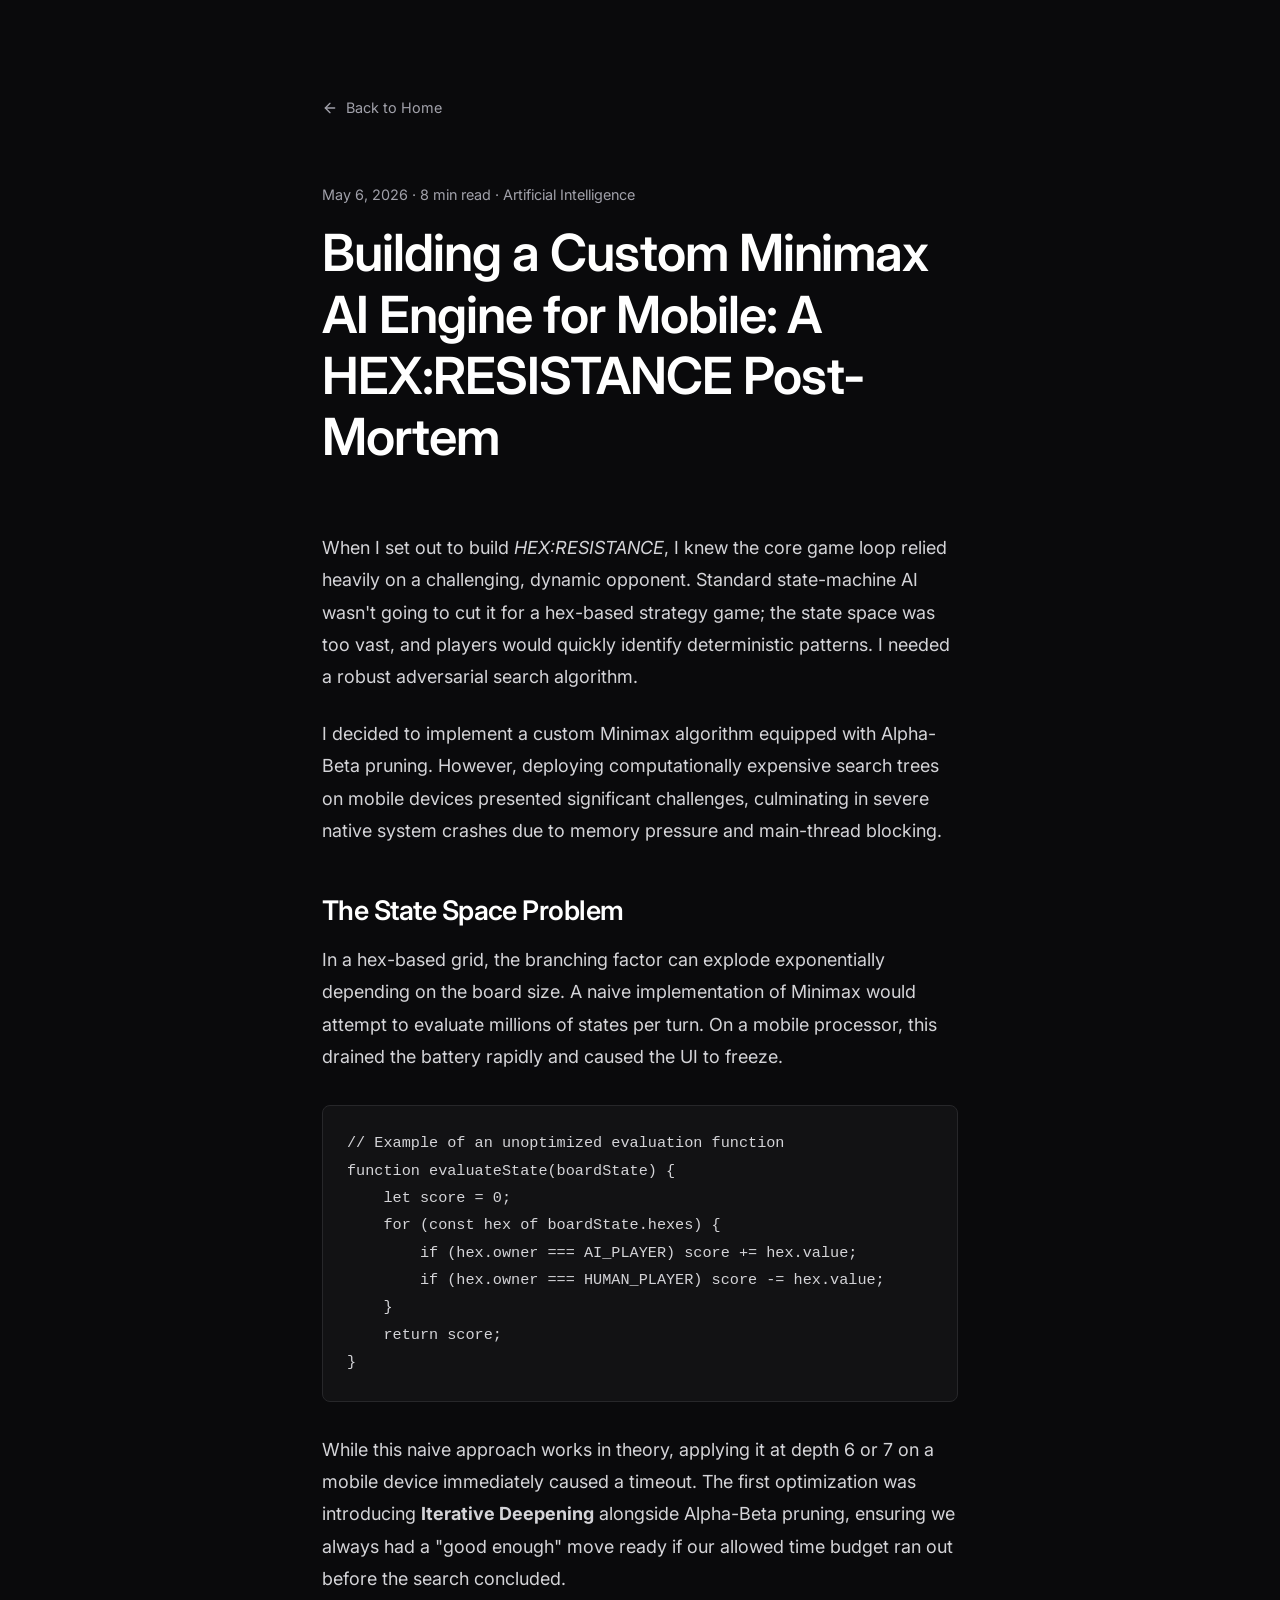
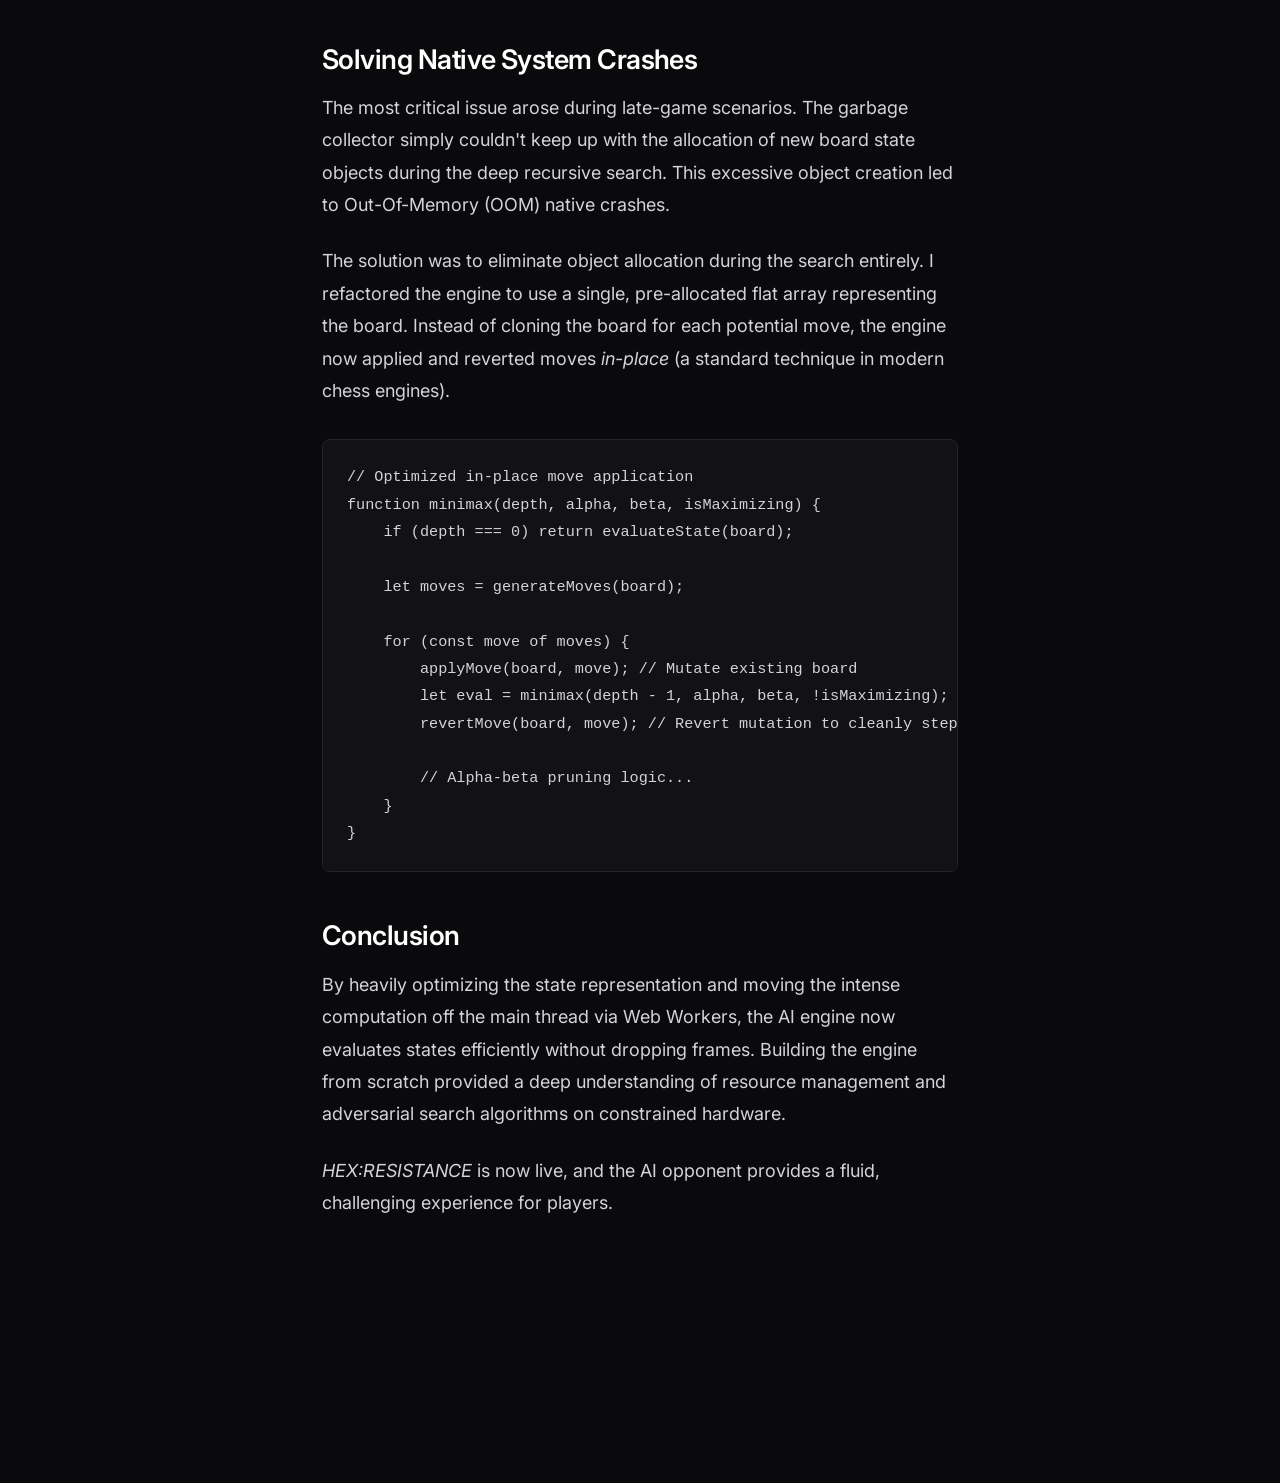
==== blog/hexy-devlog.html @ f69adc96 "Configure giscus category ID" ====
<!DOCTYPE html>
<html lang="en">
<head>
    <meta charset="UTF-8">
    <meta name="viewport" content="width=device-width, initial-scale=1.0">
    <meta name="description" content="Building the Minimax AI Engine for HEX:RESISTANCE">
    <title>Post-Mortem: HEX:RESISTANCE AI Engine | Nikola Petkov</title>
    <link rel="stylesheet" href="../style.css">
</head>
<body>
    <div class="blog-container">
        <a href="../index.html" class="back-link">
            <svg viewBox="0 0 24 24" fill="none" stroke="currentColor" stroke-width="2" stroke-linecap="round" stroke-linejoin="round">
                <line x1="19" y1="12" x2="5" y2="12"></line>
                <polyline points="12 19 5 12 12 5"></polyline>
            </svg>
            Back to Home
        </a>

        <header class="blog-header">
            <span class="blog-meta">May 6, 2026 &middot; 8 min read &middot; Artificial Intelligence</span>
            <h1 class="blog-title">Building a Custom Minimax AI Engine for Mobile: A HEX:RESISTANCE Post-Mortem</h1>
        </header>

        <article class="blog-content">
            <p>When I set out to build <em>HEX:RESISTANCE</em>, I knew the core game loop relied heavily on a challenging, dynamic opponent. Standard state-machine AI wasn't going to cut it for a hex-based strategy game; the state space was too vast, and players would quickly identify deterministic patterns. I needed a robust adversarial search algorithm.</p>
            
            <p>I decided to implement a custom Minimax algorithm equipped with Alpha-Beta pruning. However, deploying computationally expensive search trees on mobile devices presented significant challenges, culminating in severe native system crashes due to memory pressure and main-thread blocking.</p>

            <h2>The State Space Problem</h2>
            <p>In a hex-based grid, the branching factor can explode exponentially depending on the board size. A naive implementation of Minimax would attempt to evaluate millions of states per turn. On a mobile processor, this drained the battery rapidly and caused the UI to freeze.</p>

            <pre><code>// Example of an unoptimized evaluation function
function evaluateState(boardState) {
    let score = 0;
    for (const hex of boardState.hexes) {
        if (hex.owner === AI_PLAYER) score += hex.value;
        if (hex.owner === HUMAN_PLAYER) score -= hex.value;
    }
    return score;
}</code></pre>

            <p>While this naive approach works in theory, applying it at depth 6 or 7 on a mobile device immediately caused a timeout. The first optimization was introducing <strong>Iterative Deepening</strong> alongside Alpha-Beta pruning, ensuring we always had a "good enough" move ready if our allowed time budget ran out before the search concluded.</p>

            <h2>Solving Native System Crashes</h2>
            <p>The most critical issue arose during late-game scenarios. The garbage collector simply couldn't keep up with the allocation of new board state objects during the deep recursive search. This excessive object creation led to Out-Of-Memory (OOM) native crashes.</p>

            <p>The solution was to eliminate object allocation during the search entirely. I refactored the engine to use a single, pre-allocated flat array representing the board. Instead of cloning the board for each potential move, the engine now applied and reverted moves <em>in-place</em> (a standard technique in modern chess engines).</p>

            <pre><code>// Optimized in-place move application
function minimax(depth, alpha, beta, isMaximizing) {
    if (depth === 0) return evaluateState(board);
    
    let moves = generateMoves(board);
    
    for (const move of moves) {
        applyMove(board, move); // Mutate existing board
        let eval = minimax(depth - 1, alpha, beta, !isMaximizing);
        revertMove(board, move); // Revert mutation to cleanly step back
        
        // Alpha-beta pruning logic...
    }
}</code></pre>

            <h2>Conclusion</h2>
            <p>By heavily optimizing the state representation and moving the intense computation off the main thread via Web Workers, the AI engine now evaluates states efficiently without dropping frames. Building the engine from scratch provided a deep understanding of resource management and adversarial search algorithms on constrained hardware.</p>

            <p><em>HEX:RESISTANCE</em> is now live, and the AI opponent provides a fluid, challenging experience for players.</p>
        </article>

        <section class="comments-section" style="margin-top: 4rem; border-top: none; padding-top: 0;">
            <script src="https://giscus.app/client.js"
                    data-repo="N-Petkov/n-petkov.github.io"
                    data-repo-id="R_kgDOR-kjnA"
                    data-category="Announcements"
                    data-category-id="DIC_kwDOR-kjnM4C8ekD"
                    data-mapping="pathname"
                    data-strict="0"
                    data-reactions-enabled="1"
                    data-emit-metadata="0"
                    data-input-position="bottom"
                    data-theme="transparent_dark"
                    data-lang="en"
                    crossorigin="anonymous"
                    async>
            </script>
        </section>
    </div>
</body>
</html>
---- style.css ----
@import url('https://fonts.googleapis.com/css2?family=Inter:wght@300;400;500;600;700&display=swap');

:root {
  --bg-color: #0a0a0c;
  --bg-secondary: #121214;
  --bg-tertiary: #1a1a1e;
  --text-primary: #ededef;
  --text-secondary: #a1a1aa;
  --accent-color: #3b82f6;
  --accent-hover: #60a5fa;
  --border-color: #27272a;
  --font-family: 'Inter', sans-serif;
  --transition: all 0.3s ease;
}

* {
  margin: 0;
  padding: 0;
  box-sizing: border-box;
}

body {
  font-family: var(--font-family);
  background-color: var(--bg-color);
  color: var(--text-primary);
  line-height: 1.6;
  -webkit-font-smoothing: antialiased;
  -moz-osx-font-smoothing: grayscale;
}

a {
  color: var(--text-primary);
  text-decoration: none;
  transition: var(--transition);
}

h1, h2, h3, h4, h5, h6 {
  font-weight: 600;
  line-height: 1.2;
  letter-spacing: -0.02em;
}

/* Layout */
.container {
  max-width: 1000px;
  margin: 0 auto;
  padding: 0 2rem;
}

/* Navigation */
nav {
  display: flex;
  justify-content: space-between;
  align-items: center;
  padding: 2rem 0;
  position: sticky;
  top: 0;
  background-color: rgba(10, 10, 12, 0.9);
  backdrop-filter: blur(10px);
  z-index: 100;
}

.logo {
  font-size: 1.25rem;
  font-weight: 700;
  letter-spacing: -0.05em;
}

.nav-links {
  display: flex;
  gap: 1.5rem;
}

.nav-links a {
  color: var(--text-secondary);
  font-size: 0.9rem;
  font-weight: 500;
}

.nav-links a:hover {
  color: var(--text-primary);
}

/* Hero Section */
.hero {
  padding: 8rem 0 6rem 0;
  display: flex;
  flex-direction: column;
  align-items: flex-start;
  max-width: 850px;
}

.hero-subtitle {
  color: var(--accent-color);
  font-weight: 600;
  font-size: 1rem;
  margin-bottom: 1rem;
  text-transform: uppercase;
  letter-spacing: 0.1em;
}

.hero h1 {
  font-size: clamp(3rem, 5vw, 5rem);
  margin-bottom: 1.5rem;
  color: #ffffff;
}

.hero p {
  font-size: 1.25rem;
  color: var(--text-secondary);
  max-width: 700px;
  margin-bottom: 2.5rem;
  font-weight: 300;
}

/* Contact Grid */
.contact-grid {
  display: flex;
  gap: 1rem;
  flex-wrap: wrap;
}

.contact-card {
  display: flex;
  align-items: center;
  background-color: var(--bg-secondary);
  border: 1px solid var(--border-color);
  padding: 0.75rem 1.25rem;
  border-radius: 8px;
  font-size: 0.95rem;
  font-weight: 500;
  transition: var(--transition);
}

.contact-card:hover {
  border-color: var(--text-secondary);
  background-color: var(--bg-tertiary);
  transform: translateY(-2px);
}

.contact-card svg {
  margin-right: 0.75rem;
  width: 18px;
  height: 18px;
  color: var(--text-secondary);
  transition: var(--transition);
}

.contact-card:hover svg {
  color: var(--text-primary);
}

/* Sections */
section {
  padding: 5rem 0;
  border-top: 1px solid var(--border-color);
}

.section-header {
  margin-bottom: 3rem;
}

.section-header h2 {
  font-size: 2rem;
  color: #ffffff;
}

/* Timeline */
.timeline {
  border-left: 2px solid var(--border-color);
  padding-left: 2rem;
  margin-left: 0.5rem;
}

.timeline-item {
  position: relative;
  margin-bottom: 4rem;
}

.timeline-item:last-child {
  margin-bottom: 0;
}

.timeline-item::before {
  content: '';
  position: absolute;
  left: -2.35rem;
  top: 0.35rem;
  width: 12px;
  height: 12px;
  border-radius: 50%;
  background-color: var(--accent-color);
  border: 3px solid var(--bg-color);
  transition: var(--transition);
}

.timeline-item:hover::before {
  background-color: var(--text-primary);
  transform: scale(1.2);
}

.timeline-date {
  color: var(--accent-color);
  font-size: 0.9rem;
  font-weight: 600;
  margin-bottom: 0.5rem;
  text-transform: uppercase;
  letter-spacing: 0.05em;
  display: block;
}

.timeline-title {
  font-size: 1.5rem;
  color: #fff;
  margin-bottom: 0.25rem;
}

.timeline-company {
  font-size: 1.1rem;
  color: #d4d4d8;
  margin-bottom: 1rem;
  font-weight: 500;
}

.timeline-content {
  color: var(--text-secondary);
  font-size: 1rem;
  line-height: 1.7;
}

.timeline-content ul {
  list-style-type: none;
  margin-top: 1rem;
}

.timeline-content li {
  margin-bottom: 0.75rem;
  position: relative;
  padding-left: 1.5rem;
}

.timeline-content li::before {
  content: '→';
  position: absolute;
  left: 0;
  color: var(--text-secondary);
  font-weight: bold;
}

/* Expertise Grid */
.expertise-grid {
  display: grid;
  grid-template-columns: repeat(auto-fit, minmax(280px, 1fr));
  gap: 2rem;
}

.expertise-card {
  background-color: var(--bg-secondary);
  border: 1px solid var(--border-color);
  padding: 2.5rem;
  border-radius: 12px;
  transition: var(--transition);
}

.expertise-card:hover {
  transform: translateY(-5px);
  border-color: var(--text-secondary);
  background-color: var(--bg-tertiary);
}

.expertise-card h3 {
  font-size: 1.25rem;
  margin-bottom: 1rem;
  color: #fff;
}

.expertise-card p {
  color: var(--text-secondary);
  font-size: 0.95rem;
  margin-bottom: 1.5rem;
}

.tag-container {
  display: flex;
  gap: 0.5rem;
  flex-wrap: wrap;
}

.tag {
  background: var(--bg-tertiary);
  color: var(--text-secondary);
  padding: 0.35rem 0.85rem;
  border-radius: 9999px;
  font-size: 0.8rem;
  font-weight: 500;
  border: 1px solid var(--border-color);
}

/* Projects */
.project-card {
  display: grid;
  grid-template-columns: 1fr 1fr;
  gap: 3rem;
  align-items: center;
  background: var(--bg-secondary);
  border: 1px solid var(--border-color);
  border-radius: 12px;
  overflow: hidden;
  transition: var(--transition);
}

.project-card:hover {
  border-color: var(--text-secondary);
}

.project-image {
  width: 100%;
  height: 100%;
  object-fit: cover;
  min-height: 300px;
}

.project-content {
  padding: 3rem 3rem 3rem 0;
}

@media (max-width: 768px) {
  .project-card {
    grid-template-columns: 1fr;
  }
  .project-content {
    padding: 2rem;
  }
  .project-image {
    min-height: 250px;
  }
}

.project-content h3 {
  font-size: 1.75rem;
  margin-bottom: 1rem;
  color: #fff;
}

.project-content p {
  color: var(--text-secondary);
  margin-bottom: 1.5rem;
}

.btn {
  display: inline-block;
  padding: 0.75rem 1.5rem;
  background-color: #ffffff;
  color: #000000;
  border-radius: 6px;
  font-weight: 500;
  font-size: 0.9rem;
  transition: var(--transition);
}

.btn:hover {
  background-color: #e4e4e7;
  transform: translateY(-2px);
}

/* Publications */
.pub-list {
  display: flex;
  flex-direction: column;
  gap: 1.5rem;
}

.pub-item {
  background: var(--bg-secondary);
  border: 1px solid var(--border-color);
  padding: 2rem;
  border-radius: 12px;
  transition: var(--transition);
}

.pub-item:hover {
  border-color: var(--text-secondary);
  background-color: var(--bg-tertiary);
}

.pub-year {
  display: inline-block;
  background: var(--accent-color);
  color: #fff;
  padding: 0.25rem 0.75rem;
  border-radius: 4px;
  font-size: 0.8rem;
  font-weight: 600;
  margin-bottom: 1rem;
}

.pub-title {
  font-size: 1.15rem;
  color: #fff;
  margin-bottom: 0.75rem;
  line-height: 1.5;
}

.pub-venue {
  color: var(--text-secondary);
  font-size: 0.95rem;
  margin-bottom: 1.5rem;
}

.pub-link {
  display: inline-flex;
  align-items: center;
  color: var(--text-primary);
  font-size: 0.9rem;
  font-weight: 500;
  border-bottom: 1px solid transparent;
  padding-bottom: 2px;
}

.pub-link svg {
  margin-left: 0.35rem;
  width: 14px;
  height: 14px;
  transition: transform 0.2s ease;
}

.pub-link:hover {
  border-bottom-color: var(--text-primary);
}

.pub-link:hover svg {
  transform: translate(2px, -2px);
}

/* Footer */
footer {
  padding: 3rem 0;
  border-top: 1px solid var(--border-color);
  text-align: center;
}

.footer-content {
  display: flex;
  justify-content: space-between;
  align-items: center;
  color: var(--text-secondary);
  font-size: 0.85rem;
}

.footer-content a {
  color: var(--text-secondary);
}

.footer-content a:hover {
  color: var(--text-primary);
}

@media (max-width: 640px) {
  .footer-content {
    flex-direction: column;
    gap: 1rem;
  }
  .nav-links {
    display: none; /* simple mobile nav approach for minimalism */
  }
}

/* Blog Layout */
.blog-container {
  max-width: 700px;
  margin: 0 auto;
  padding: 6rem 2rem;
}

.blog-header {
  margin-bottom: 4rem;
}

.blog-meta {
  color: var(--text-secondary);
  font-size: 0.9rem;
  margin-bottom: 1rem;
  display: block;
}

.blog-title {
  font-size: clamp(2.5rem, 4vw, 3.5rem);
  margin-bottom: 1.5rem;
  color: #ffffff;
}

.blog-content {
  font-size: 1.125rem;
  line-height: 1.8;
  color: #d4d4d8;
}

.blog-content p {
  margin-bottom: 1.5rem;
}

.blog-content h2 {
  margin-top: 3rem;
  margin-bottom: 1rem;
  color: #ffffff;
}

.blog-content pre {
  background: var(--bg-secondary);
  padding: 1.5rem;
  border-radius: 8px;
  overflow-x: auto;
  margin: 2rem 0;
  border: 1px solid var(--border-color);
  font-size: 0.95rem;
}

.blog-content code {
  font-family: 'Courier New', Courier, monospace;
}

.back-link {
  display: inline-flex;
  align-items: center;
  color: var(--text-secondary);
  margin-bottom: 4rem;
  font-size: 0.9rem;
}

.back-link:hover {
  color: var(--text-primary);
}

.back-link svg {
  margin-right: 0.5rem;
  width: 16px;
  height: 16px;
}

/* Comments Section */
.comments-section {
  margin-top: 4rem;
  padding-top: 3rem;
  border-top: 1px solid var(--border-color);
}

.comments-section h3 {
  font-size: 1.5rem;
  color: #fff;
  margin-bottom: 2rem;
}

.comment-form {
  display: flex;
  flex-direction: column;
  gap: 1rem;
  margin-bottom: 3rem;
}

.comment-form input,
.comment-form textarea {
  background-color: var(--bg-secondary);
  border: 1px solid var(--border-color);
  padding: 1rem;
  border-radius: 8px;
  color: var(--text-primary);
  font-family: var(--font-family);
  font-size: 0.95rem;
  transition: var(--transition);
}

.comment-form input:focus,
.comment-form textarea:focus {
  outline: none;
  border-color: var(--accent-color);
}

.comment-form button {
  align-self: flex-start;
  cursor: pointer;
}

.comment {
  background-color: var(--bg-secondary);
  border: 1px solid var(--border-color);
  padding: 1.5rem;
  border-radius: 8px;
  margin-bottom: 1.5rem;
}

.comment-header {
  display: flex;
  justify-content: space-between;
  margin-bottom: 0.5rem;
}

.comment-author {
  font-weight: 600;
  color: #fff;
}

.comment-date {
  font-size: 0.85rem;
  color: var(--text-secondary);
}

.comment-body {
  color: #d4d4d8;
  font-size: 0.95rem;
  line-height: 1.6;
}
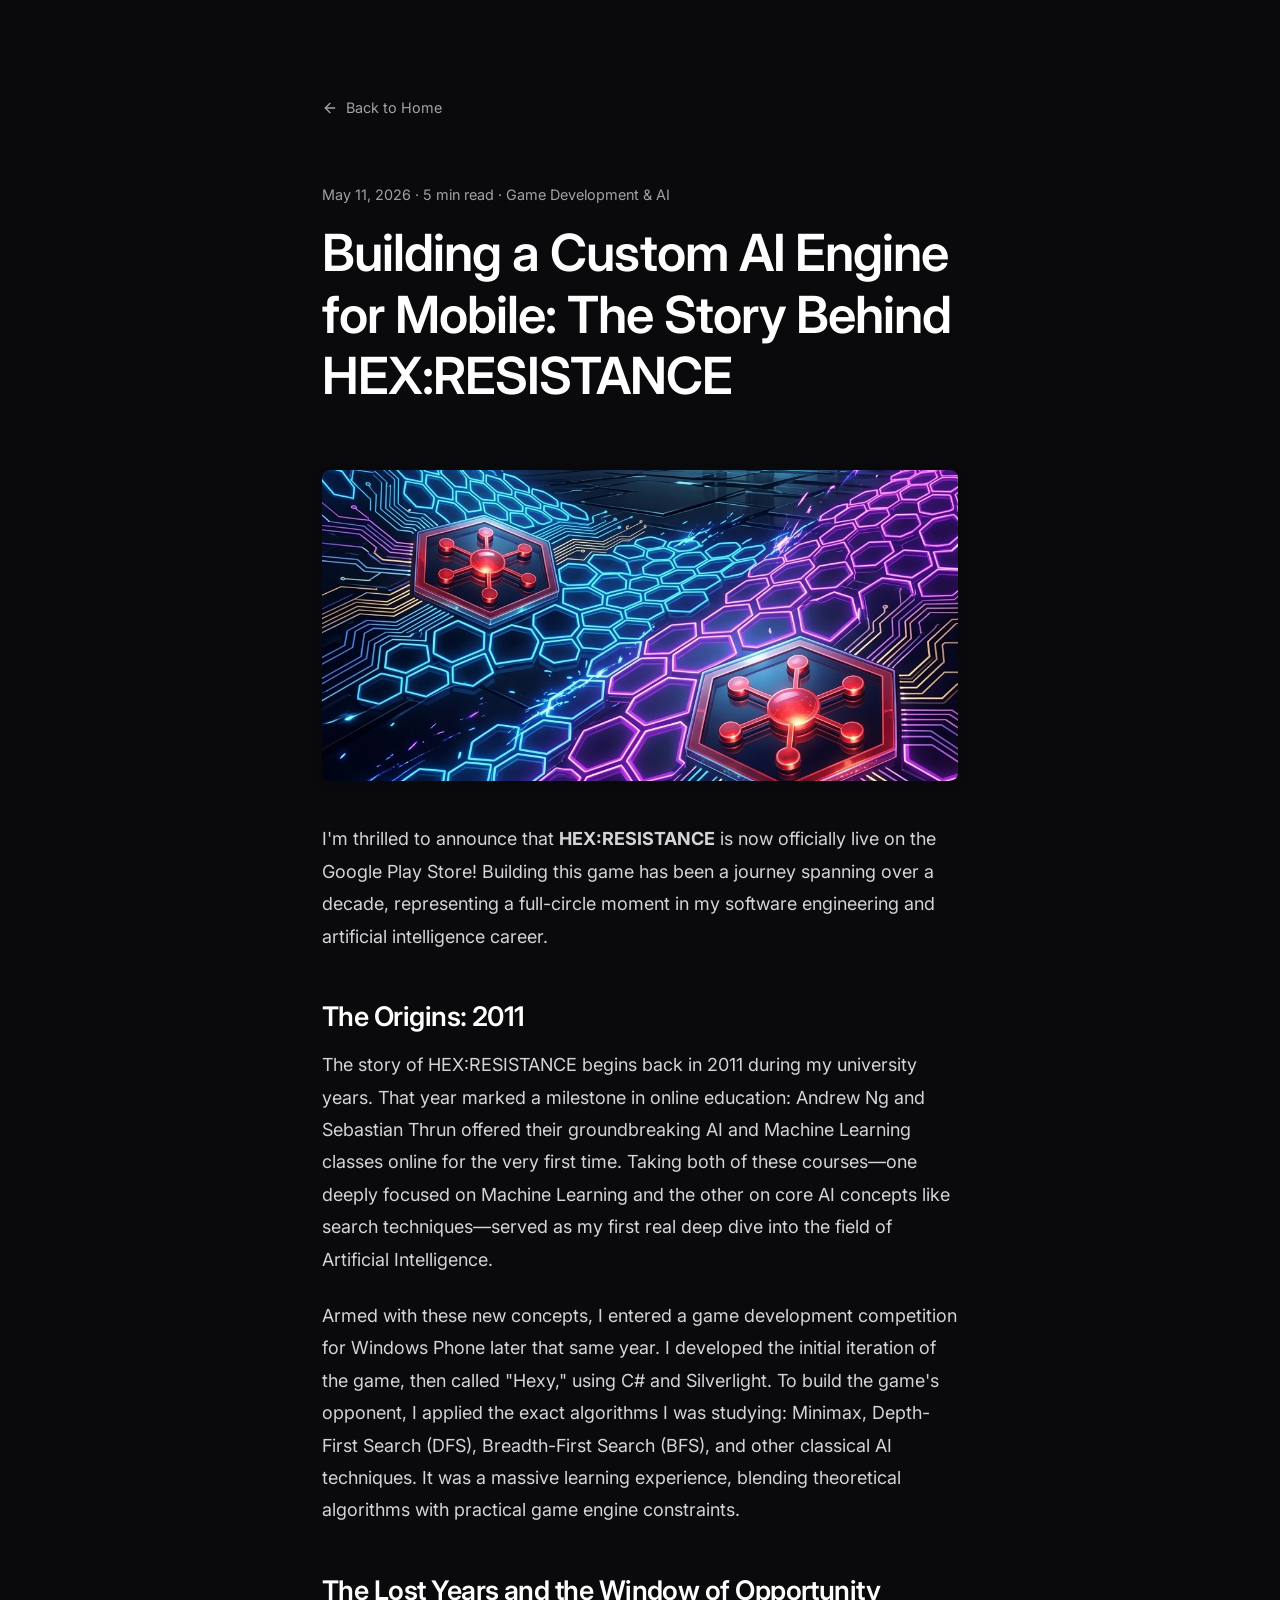
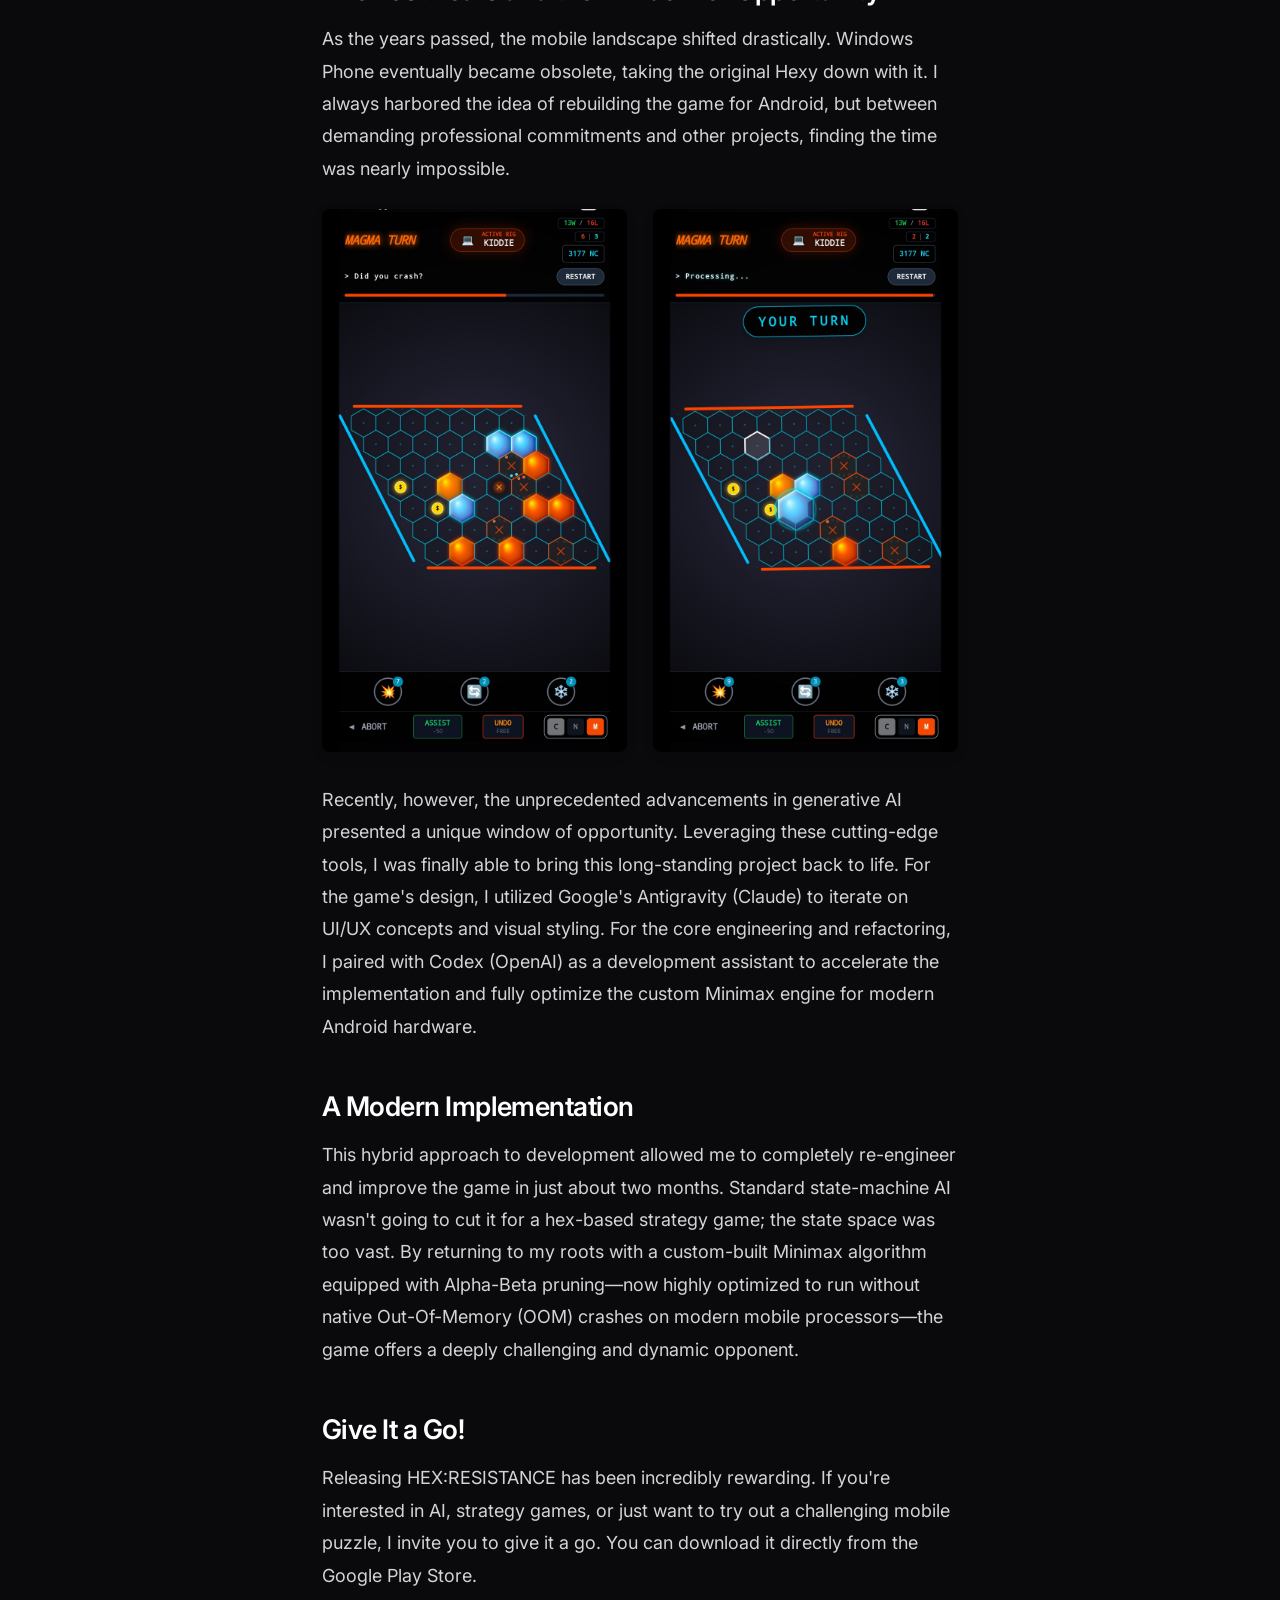
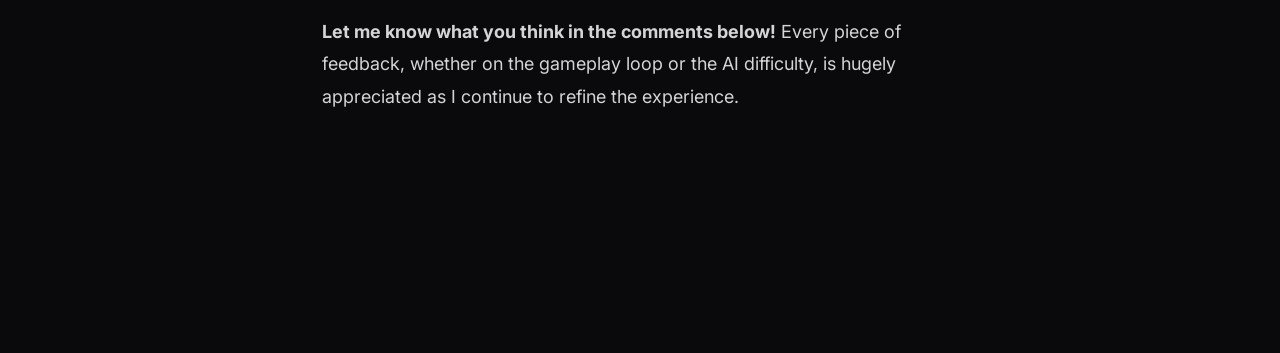
==== commit 62f3500e: "Update page." ====
--- a/blog/hexy-devlog.html
+++ b/blog/hexy-devlog.html
@@ -18,54 +18,37 @@
         </a>
 
         <header class="blog-header">
-            <span class="blog-meta">May 6, 2026 &middot; 8 min read &middot; Artificial Intelligence</span>
-            <h1 class="blog-title">Building a Custom Minimax AI Engine for Mobile: A HEX:RESISTANCE Post-Mortem</h1>
+            <span class="blog-meta">May 11, 2026 &middot; 5 min read &middot; Game Development &amp; AI</span>
+            <h1 class="blog-title">Building a Custom AI Engine for Mobile: The Story Behind HEX:RESISTANCE</h1>
         </header>
 
         <article class="blog-content">
-            <p>When I set out to build <em>HEX:RESISTANCE</em>, I knew the core game loop relied heavily on a challenging, dynamic opponent. Standard state-machine AI wasn't going to cut it for a hex-based strategy game; the state space was too vast, and players would quickly identify deterministic patterns. I needed a robust adversarial search algorithm.</p>
+            <img src="../assets/Hex images/feature-graphic.png" alt="HEX:RESISTANCE Feature Graphic" style="width: 100%; border-radius: 8px; margin-bottom: 2rem; box-shadow: 0 4px 12px rgba(0,0,0,0.1);">
             
-            <p>I decided to implement a custom Minimax algorithm equipped with Alpha-Beta pruning. However, deploying computationally expensive search trees on mobile devices presented significant challenges, culminating in severe native system crashes due to memory pressure and main-thread blocking.</p>
+            <p>I'm thrilled to announce that <strong>HEX:RESISTANCE</strong> is now officially live on the Google Play Store! Building this game has been a journey spanning over a decade, representing a full-circle moment in my software engineering and artificial intelligence career.</p>
 
-            <h2>The State Space Problem</h2>
-            <p>In a hex-based grid, the branching factor can explode exponentially depending on the board size. A naive implementation of Minimax would attempt to evaluate millions of states per turn. On a mobile processor, this drained the battery rapidly and caused the UI to freeze.</p>
+            <h2>The Origins: 2011</h2>
+            <p>The story of HEX:RESISTANCE begins back in 2011 during my university years. That year marked a milestone in online education: Andrew Ng and Sebastian Thrun offered their groundbreaking AI and Machine Learning classes online for the very first time. Taking both of these courses—one deeply focused on Machine Learning and the other on core AI concepts like search techniques—served as my first real deep dive into the field of Artificial Intelligence.</p>
 
-            <pre><code>// Example of an unoptimized evaluation function
-function evaluateState(boardState) {
-    let score = 0;
-    for (const hex of boardState.hexes) {
-        if (hex.owner === AI_PLAYER) score += hex.value;
-        if (hex.owner === HUMAN_PLAYER) score -= hex.value;
-    }
-    return score;
-}</code></pre>
+            <p>Armed with these new concepts, I entered a game development competition for Windows Phone later that same year. I developed the initial iteration of the game, then called "Hexy," using C# and Silverlight. To build the game's opponent, I applied the exact algorithms I was studying: Minimax, Depth-First Search (DFS), Breadth-First Search (BFS), and other classical AI techniques. It was a massive learning experience, blending theoretical algorithms with practical game engine constraints.</p>
 
-            <p>While this naive approach works in theory, applying it at depth 6 or 7 on a mobile device immediately caused a timeout. The first optimization was introducing <strong>Iterative Deepening</strong> alongside Alpha-Beta pruning, ensuring we always had a "good enough" move ready if our allowed time budget ran out before the search concluded.</p>
+            <h2>The Lost Years and the Window of Opportunity</h2>
+            <p>As the years passed, the mobile landscape shifted drastically. Windows Phone eventually became obsolete, taking the original Hexy down with it. I always harbored the idea of rebuilding the game for Android, but between demanding professional commitments and other projects, finding the time was nearly impossible.</p>
 
-            <h2>Solving Native System Crashes</h2>
-            <p>The most critical issue arose during late-game scenarios. The garbage collector simply couldn't keep up with the allocation of new board state objects during the deep recursive search. This excessive object creation led to Out-Of-Memory (OOM) native crashes.</p>
+            <div style="display: flex; gap: 4%; margin-bottom: 2rem;">
+                <img src="../assets/Hex images/_gameplay/playstore_ready/3.jpg" alt="HEX:RESISTANCE Gameplay Screenshot" style="width: 48%; border-radius: 8px; box-shadow: 0 4px 12px rgba(0,0,0,0.1);">
+                <img src="../assets/Hex images/_gameplay/playstore_ready/4.jpg" alt="HEX:RESISTANCE Gameplay Screenshot" style="width: 48%; border-radius: 8px; box-shadow: 0 4px 12px rgba(0,0,0,0.1);">
+            </div>
 
-            <p>The solution was to eliminate object allocation during the search entirely. I refactored the engine to use a single, pre-allocated flat array representing the board. Instead of cloning the board for each potential move, the engine now applied and reverted moves <em>in-place</em> (a standard technique in modern chess engines).</p>
+            <p>Recently, however, the unprecedented advancements in generative AI presented a unique window of opportunity. Leveraging these cutting-edge tools, I was finally able to bring this long-standing project back to life. For the game's design, I utilized Google's Antigravity (Claude) to iterate on UI/UX concepts and visual styling. For the core engineering and refactoring, I paired with Codex (OpenAI) as a development assistant to accelerate the implementation and fully optimize the custom Minimax engine for modern Android hardware.</p>
 
-            <pre><code>// Optimized in-place move application
-function minimax(depth, alpha, beta, isMaximizing) {
-    if (depth === 0) return evaluateState(board);
-    
-    let moves = generateMoves(board);
-    
-    for (const move of moves) {
-        applyMove(board, move); // Mutate existing board
-        let eval = minimax(depth - 1, alpha, beta, !isMaximizing);
-        revertMove(board, move); // Revert mutation to cleanly step back
-        
-        // Alpha-beta pruning logic...
-    }
-}</code></pre>
+            <h2>A Modern Implementation</h2>
+            <p>This hybrid approach to development allowed me to completely re-engineer and improve the game in just about two months. Standard state-machine AI wasn't going to cut it for a hex-based strategy game; the state space was too vast. By returning to my roots with a custom-built Minimax algorithm equipped with Alpha-Beta pruning—now highly optimized to run without native Out-Of-Memory (OOM) crashes on modern mobile processors—the game offers a deeply challenging and dynamic opponent.</p>
 
-            <h2>Conclusion</h2>
-            <p>By heavily optimizing the state representation and moving the intense computation off the main thread via Web Workers, the AI engine now evaluates states efficiently without dropping frames. Building the engine from scratch provided a deep understanding of resource management and adversarial search algorithms on constrained hardware.</p>
-
-            <p><em>HEX:RESISTANCE</em> is now live, and the AI opponent provides a fluid, challenging experience for players.</p>
+            <h2>Give It a Go!</h2>
+            <p>Releasing HEX:RESISTANCE has been incredibly rewarding. If you're interested in AI, strategy games, or just want to try out a challenging mobile puzzle, I invite you to give it a go. You can download it directly from the Google Play Store.</p>
+            
+            <p><strong>Let me know what you think in the comments below!</strong> Every piece of feedback, whether on the gameplay loop or the AI difficulty, is hugely appreciated as I continue to refine the experience.</p>
         </article>
 
         <section class="comments-section" style="margin-top: 4rem; border-top: none; padding-top: 0;">
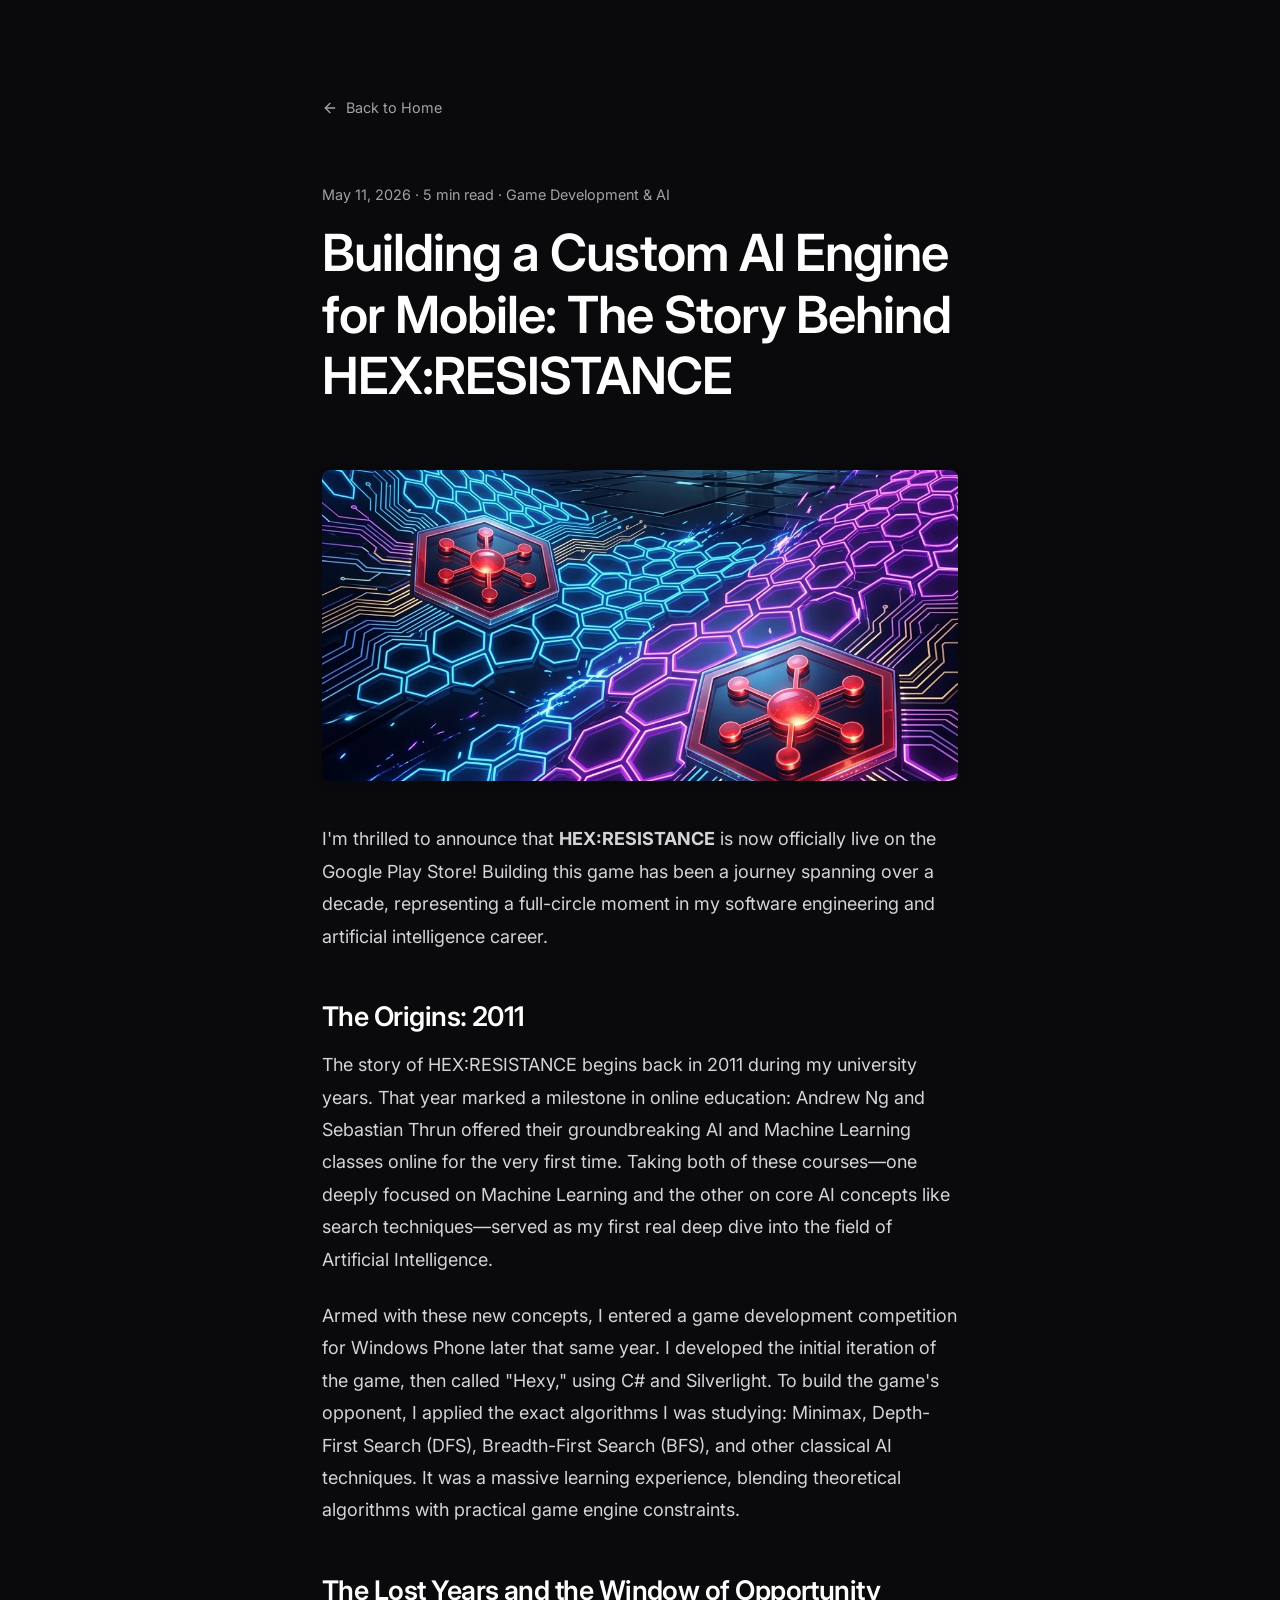
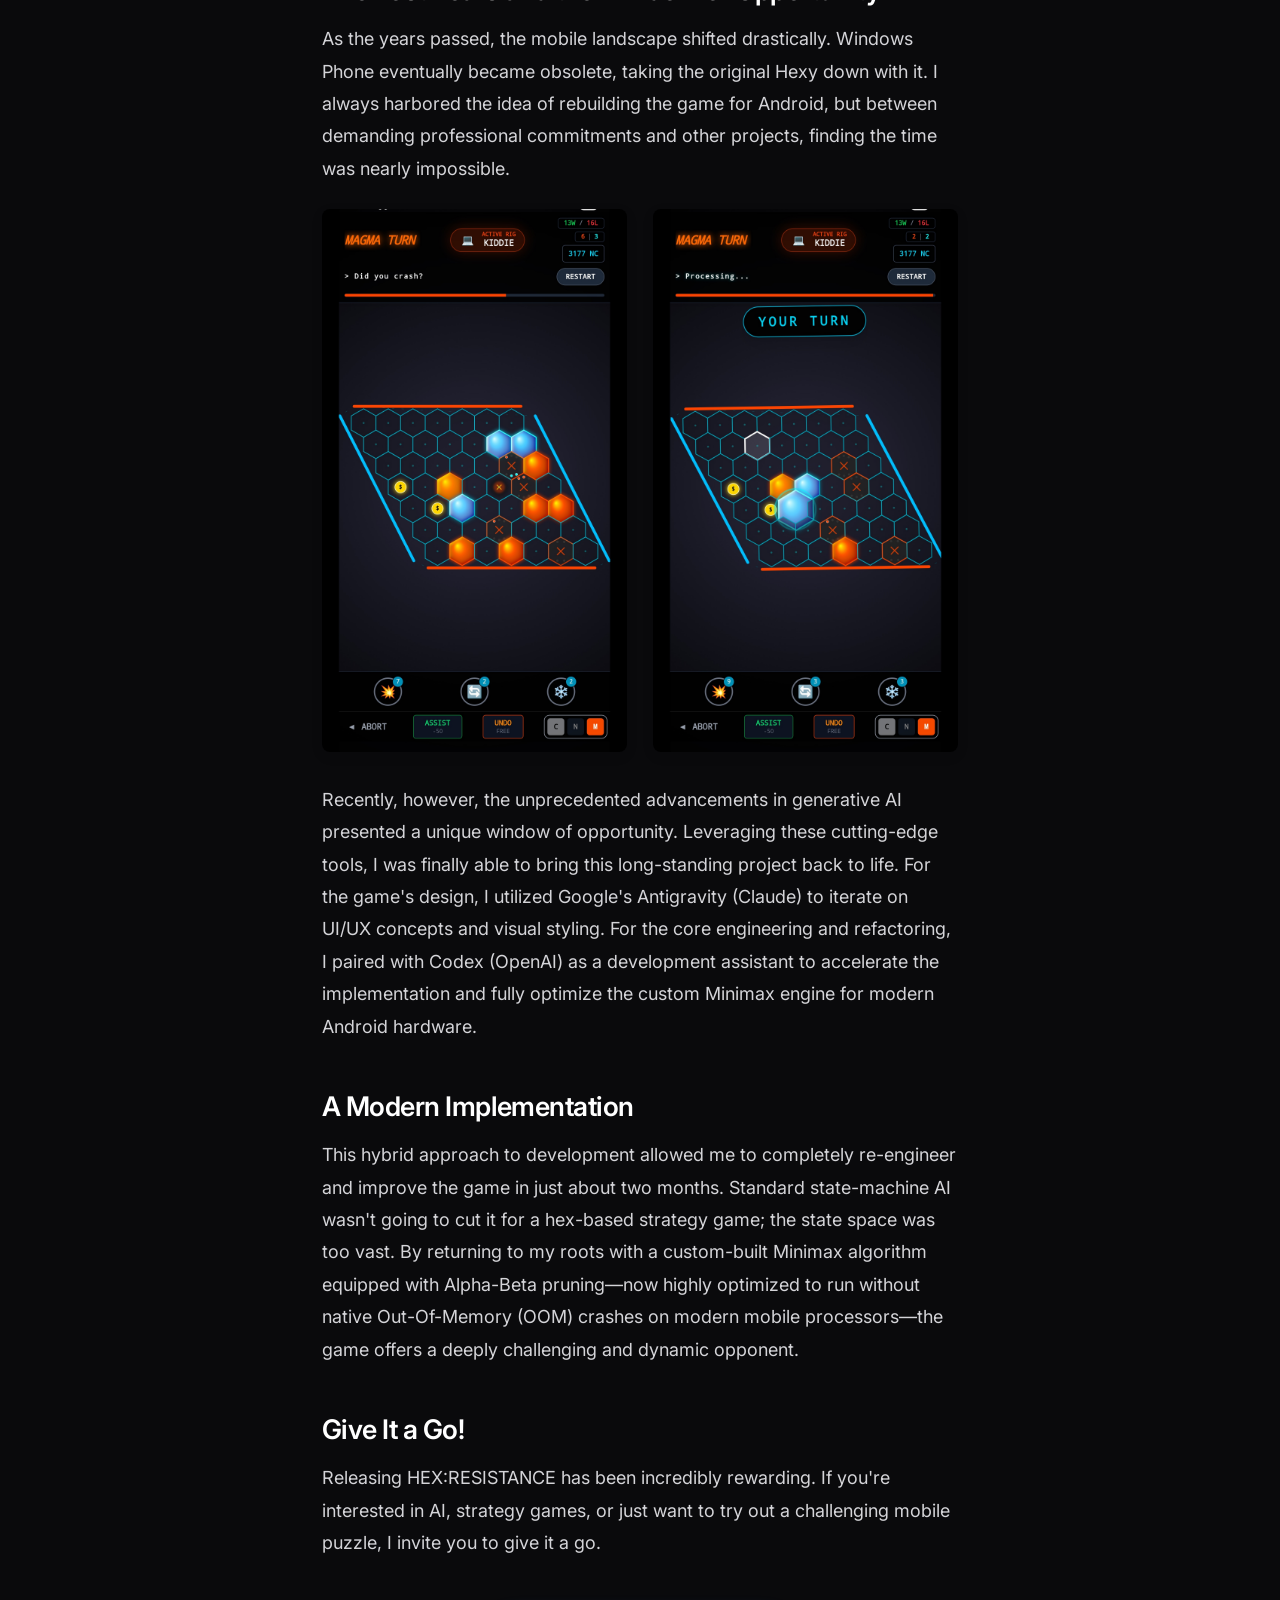
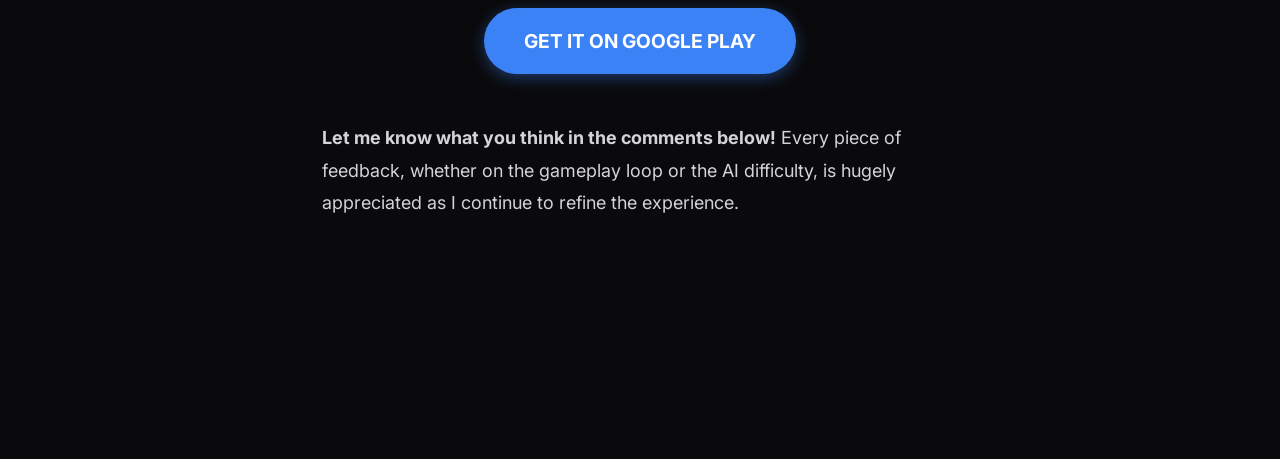
==== commit 9319cfc5: "Fix links" ====
--- a/blog/hexy-devlog.html
+++ b/blog/hexy-devlog.html
@@ -4,7 +4,7 @@
     <meta charset="UTF-8">
     <meta name="viewport" content="width=device-width, initial-scale=1.0">
     <meta name="description" content="Building the Minimax AI Engine for HEX:RESISTANCE">
-    <title>Post-Mortem: HEX:RESISTANCE AI Engine | Nikola Petkov</title>
+    <title>The Story Behind HEX:RESISTANCE | Nikola Petkov</title>
     <link rel="stylesheet" href="../style.css">
 </head>
 <body>
@@ -23,7 +23,7 @@
         </header>
 
         <article class="blog-content">
-            <img src="../assets/Hex images/feature-graphic.png" alt="HEX:RESISTANCE Feature Graphic" style="width: 100%; border-radius: 8px; margin-bottom: 2rem; box-shadow: 0 4px 12px rgba(0,0,0,0.1);">
+            <img src="../assets/Hex%20images/feature-graphic.png" alt="HEX:RESISTANCE Feature Graphic" style="width: 100%; border-radius: 8px; margin-bottom: 2rem; box-shadow: 0 4px 12px rgba(0,0,0,0.1);">
             
             <p>I'm thrilled to announce that <strong>HEX:RESISTANCE</strong> is now officially live on the Google Play Store! Building this game has been a journey spanning over a decade, representing a full-circle moment in my software engineering and artificial intelligence career.</p>
 
@@ -36,8 +36,8 @@
             <p>As the years passed, the mobile landscape shifted drastically. Windows Phone eventually became obsolete, taking the original Hexy down with it. I always harbored the idea of rebuilding the game for Android, but between demanding professional commitments and other projects, finding the time was nearly impossible.</p>
 
             <div style="display: flex; gap: 4%; margin-bottom: 2rem;">
-                <img src="../assets/Hex images/_gameplay/playstore_ready/3.jpg" alt="HEX:RESISTANCE Gameplay Screenshot" style="width: 48%; border-radius: 8px; box-shadow: 0 4px 12px rgba(0,0,0,0.1);">
-                <img src="../assets/Hex images/_gameplay/playstore_ready/4.jpg" alt="HEX:RESISTANCE Gameplay Screenshot" style="width: 48%; border-radius: 8px; box-shadow: 0 4px 12px rgba(0,0,0,0.1);">
+                <img src="../assets/Hex%20images/_gameplay/playstore_ready/3.jpg" alt="HEX:RESISTANCE Gameplay Screenshot" style="width: 48%; border-radius: 8px; box-shadow: 0 4px 12px rgba(0,0,0,0.1);">
+                <img src="../assets/Hex%20images/_gameplay/playstore_ready/4.jpg" alt="HEX:RESISTANCE Gameplay Screenshot" style="width: 48%; border-radius: 8px; box-shadow: 0 4px 12px rgba(0,0,0,0.1);">
             </div>
 
             <p>Recently, however, the unprecedented advancements in generative AI presented a unique window of opportunity. Leveraging these cutting-edge tools, I was finally able to bring this long-standing project back to life. For the game's design, I utilized Google's Antigravity (Claude) to iterate on UI/UX concepts and visual styling. For the core engineering and refactoring, I paired with Codex (OpenAI) as a development assistant to accelerate the implementation and fully optimize the custom Minimax engine for modern Android hardware.</p>
@@ -46,8 +46,14 @@
             <p>This hybrid approach to development allowed me to completely re-engineer and improve the game in just about two months. Standard state-machine AI wasn't going to cut it for a hex-based strategy game; the state space was too vast. By returning to my roots with a custom-built Minimax algorithm equipped with Alpha-Beta pruning—now highly optimized to run without native Out-Of-Memory (OOM) crashes on modern mobile processors—the game offers a deeply challenging and dynamic opponent.</p>
 
             <h2>Give It a Go!</h2>
-            <p>Releasing HEX:RESISTANCE has been incredibly rewarding. If you're interested in AI, strategy games, or just want to try out a challenging mobile puzzle, I invite you to give it a go. You can download it directly from the Google Play Store.</p>
+            <p>Releasing HEX:RESISTANCE has been incredibly rewarding. If you're interested in AI, strategy games, or just want to try out a challenging mobile puzzle, I invite you to give it a go.</p>
             
+            <div style="text-align: center; margin: 3rem 0;">
+                <a href="https://play.google.com/store/apps/details?id=com.hexresistance.app&amp;pcampaignid=web_share" target="_blank" rel="noopener noreferrer" style="display: inline-block; background-color: var(--accent-color); color: #ffffff; font-weight: bold; font-size: 1.2rem; padding: 1rem 2.5rem; border-radius: 50px; text-decoration: none; box-shadow: 0 4px 15px rgba(59, 130, 246, 0.4); transition: transform 0.2s ease, box-shadow 0.2s ease;" onmouseover="this.style.transform='scale(1.05)'; this.style.boxShadow='0 6px 20px rgba(59, 130, 246, 0.6)';" onmouseout="this.style.transform='scale(1)'; this.style.boxShadow='0 4px 15px rgba(59, 130, 246, 0.4)';">
+                    GET IT ON GOOGLE PLAY
+                </a>
+            </div>
+
             <p><strong>Let me know what you think in the comments below!</strong> Every piece of feedback, whether on the gameplay loop or the AI difficulty, is hugely appreciated as I continue to refine the experience.</p>
         </article>
 
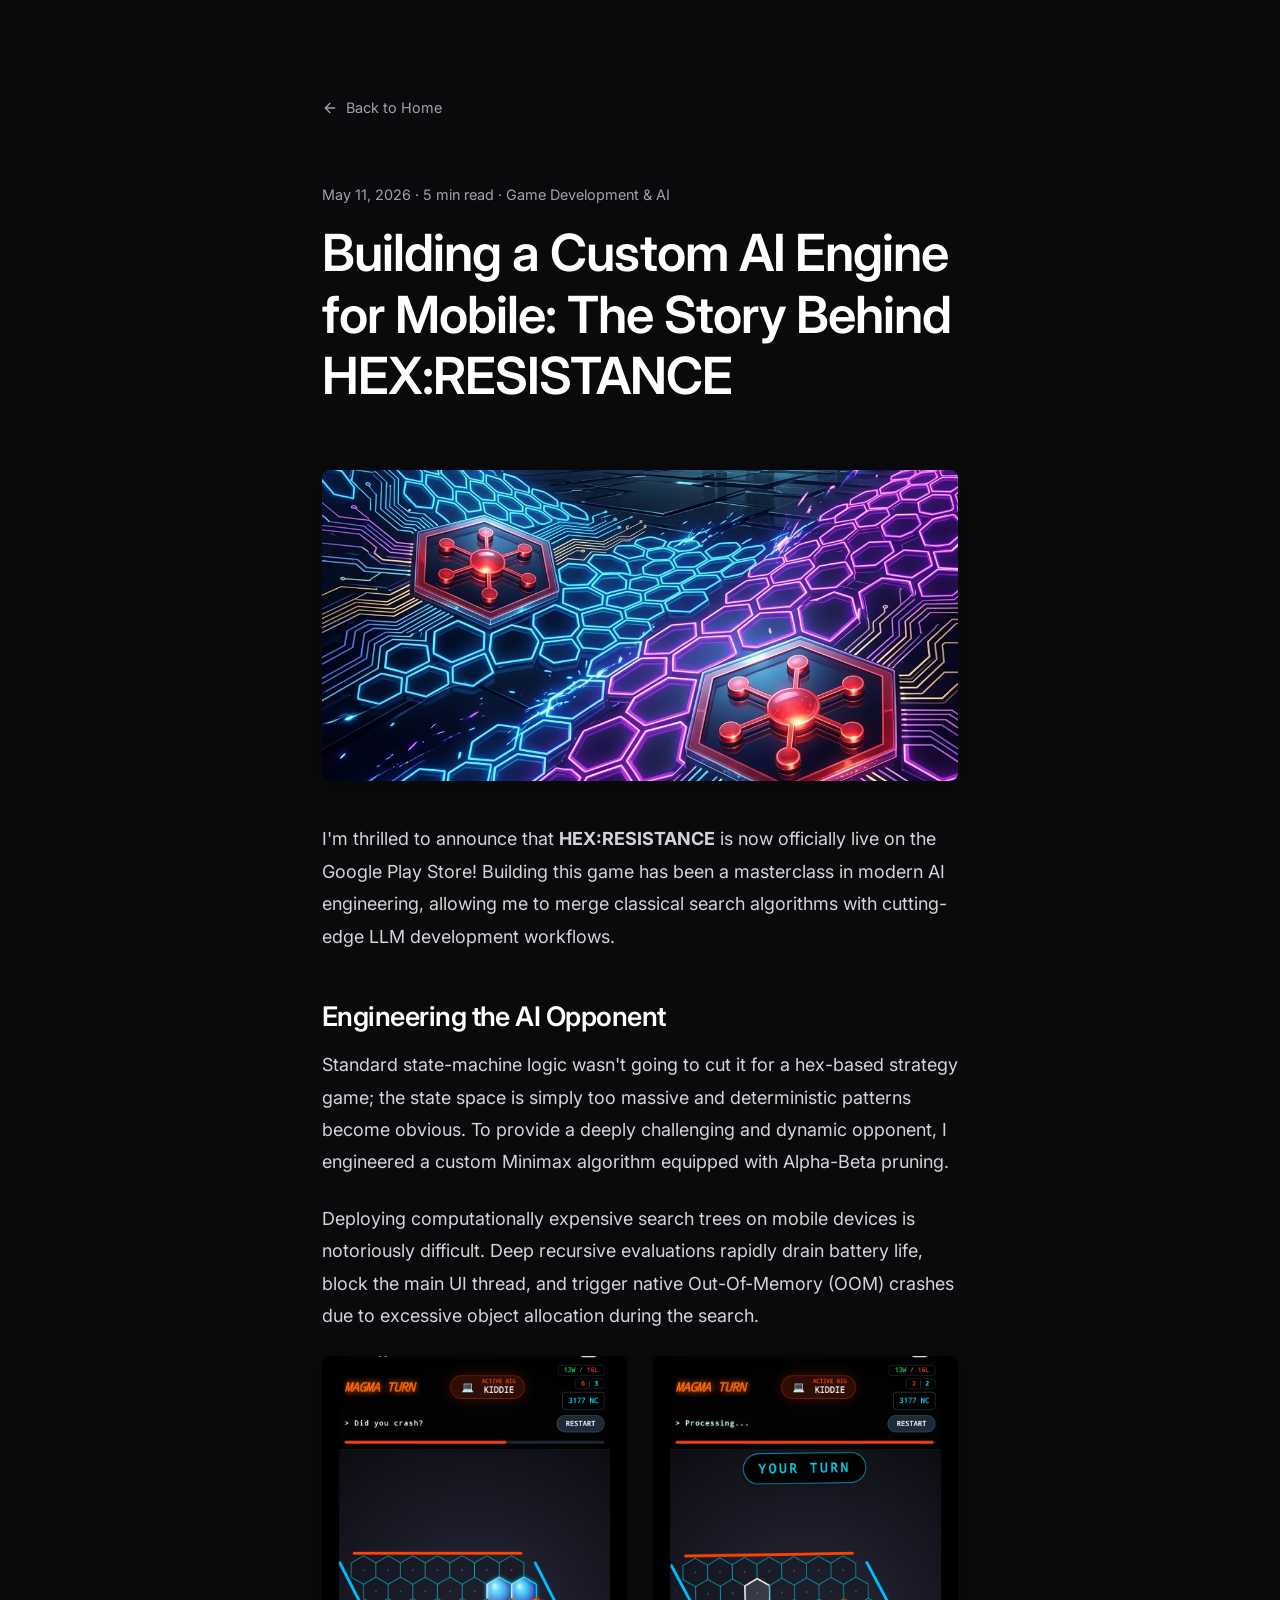
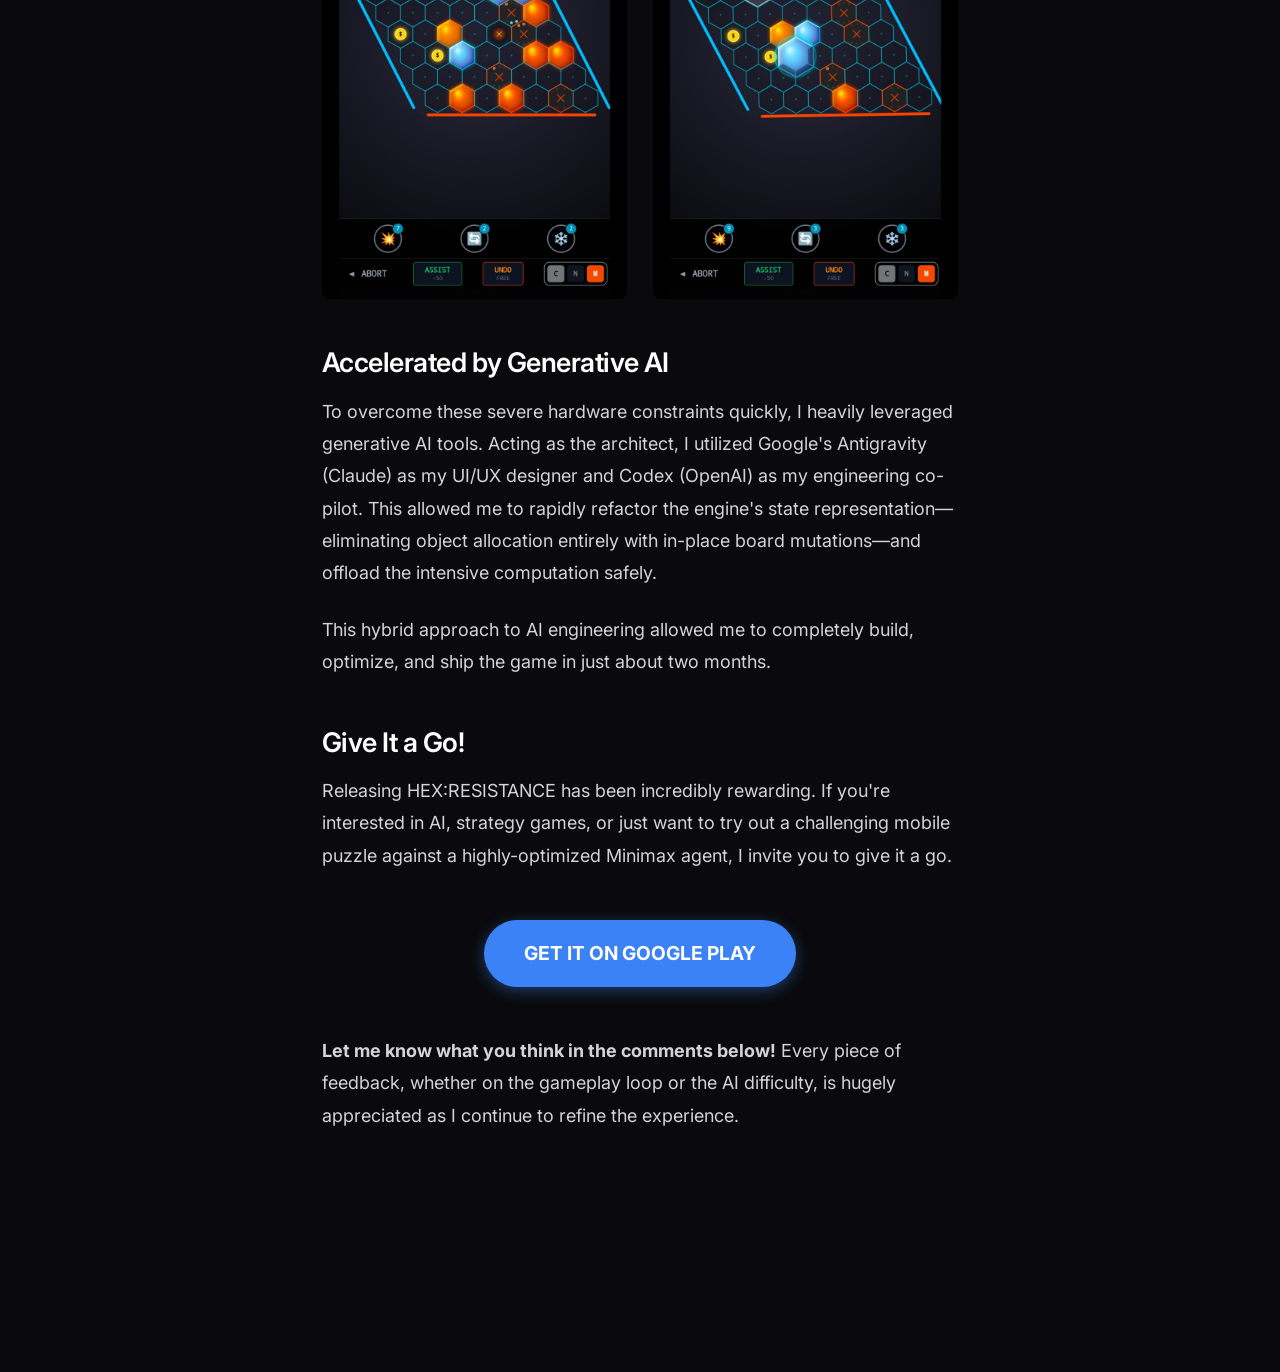
==== commit 4c3296de: "Update story." ====
--- a/blog/hexy-devlog.html
+++ b/blog/hexy-devlog.html
@@ -25,28 +25,25 @@
         <article class="blog-content">
             <img src="../assets/Hex%20images/feature-graphic.png" alt="HEX:RESISTANCE Feature Graphic" style="width: 100%; border-radius: 8px; margin-bottom: 2rem; box-shadow: 0 4px 12px rgba(0,0,0,0.1);">
             
-            <p>I'm thrilled to announce that <strong>HEX:RESISTANCE</strong> is now officially live on the Google Play Store! Building this game has been a journey spanning over a decade, representing a full-circle moment in my software engineering and artificial intelligence career.</p>
+            <p>I'm thrilled to announce that <strong>HEX:RESISTANCE</strong> is now officially live on the Google Play Store! Building this game has been a masterclass in modern AI engineering, allowing me to merge classical search algorithms with cutting-edge LLM development workflows.</p>
 
-            <h2>The Origins: 2011</h2>
-            <p>The story of HEX:RESISTANCE begins back in 2011 during my university years. That year marked a milestone in online education: Andrew Ng and Sebastian Thrun offered their groundbreaking AI and Machine Learning classes online for the very first time. Taking both of these courses—one deeply focused on Machine Learning and the other on core AI concepts like search techniques—served as my first real deep dive into the field of Artificial Intelligence.</p>
+            <h2>Engineering the AI Opponent</h2>
+            <p>Standard state-machine logic wasn't going to cut it for a hex-based strategy game; the state space is simply too massive and deterministic patterns become obvious. To provide a deeply challenging and dynamic opponent, I engineered a custom Minimax algorithm equipped with Alpha-Beta pruning.</p>
 
-            <p>Armed with these new concepts, I entered a game development competition for Windows Phone later that same year. I developed the initial iteration of the game, then called "Hexy," using C# and Silverlight. To build the game's opponent, I applied the exact algorithms I was studying: Minimax, Depth-First Search (DFS), Breadth-First Search (BFS), and other classical AI techniques. It was a massive learning experience, blending theoretical algorithms with practical game engine constraints.</p>
-
-            <h2>The Lost Years and the Window of Opportunity</h2>
-            <p>As the years passed, the mobile landscape shifted drastically. Windows Phone eventually became obsolete, taking the original Hexy down with it. I always harbored the idea of rebuilding the game for Android, but between demanding professional commitments and other projects, finding the time was nearly impossible.</p>
+            <p>Deploying computationally expensive search trees on mobile devices is notoriously difficult. Deep recursive evaluations rapidly drain battery life, block the main UI thread, and trigger native Out-Of-Memory (OOM) crashes due to excessive object allocation during the search.</p>
 
             <div style="display: flex; gap: 4%; margin-bottom: 2rem;">
-                <img src="../assets/Hex%20images/_gameplay/playstore_ready/3.jpg" alt="HEX:RESISTANCE Gameplay Screenshot" style="width: 48%; border-radius: 8px; box-shadow: 0 4px 12px rgba(0,0,0,0.1);">
-                <img src="../assets/Hex%20images/_gameplay/playstore_ready/4.jpg" alt="HEX:RESISTANCE Gameplay Screenshot" style="width: 48%; border-radius: 8px; box-shadow: 0 4px 12px rgba(0,0,0,0.1);">
+                <img src="../assets/Hex%20images/gameplay/playstore_ready/3.jpg" alt="HEX:RESISTANCE Gameplay Screenshot" style="width: 48%; border-radius: 8px; box-shadow: 0 4px 12px rgba(0,0,0,0.1);">
+                <img src="../assets/Hex%20images/gameplay/playstore_ready/4.jpg" alt="HEX:RESISTANCE Gameplay Screenshot" style="width: 48%; border-radius: 8px; box-shadow: 0 4px 12px rgba(0,0,0,0.1);">
             </div>
 
-            <p>Recently, however, the unprecedented advancements in generative AI presented a unique window of opportunity. Leveraging these cutting-edge tools, I was finally able to bring this long-standing project back to life. For the game's design, I utilized Google's Antigravity (Claude) to iterate on UI/UX concepts and visual styling. For the core engineering and refactoring, I paired with Codex (OpenAI) as a development assistant to accelerate the implementation and fully optimize the custom Minimax engine for modern Android hardware.</p>
+            <h2>Accelerated by Generative AI</h2>
+            <p>To overcome these severe hardware constraints quickly, I heavily leveraged generative AI tools. Acting as the architect, I utilized Google's Antigravity (Claude) as my UI/UX designer and Codex (OpenAI) as my engineering co-pilot. This allowed me to rapidly refactor the engine's state representation—eliminating object allocation entirely with in-place board mutations—and offload the intensive computation safely.</p>
 
-            <h2>A Modern Implementation</h2>
-            <p>This hybrid approach to development allowed me to completely re-engineer and improve the game in just about two months. Standard state-machine AI wasn't going to cut it for a hex-based strategy game; the state space was too vast. By returning to my roots with a custom-built Minimax algorithm equipped with Alpha-Beta pruning—now highly optimized to run without native Out-Of-Memory (OOM) crashes on modern mobile processors—the game offers a deeply challenging and dynamic opponent.</p>
+            <p>This hybrid approach to AI engineering allowed me to completely build, optimize, and ship the game in just about two months.</p>
 
             <h2>Give It a Go!</h2>
-            <p>Releasing HEX:RESISTANCE has been incredibly rewarding. If you're interested in AI, strategy games, or just want to try out a challenging mobile puzzle, I invite you to give it a go.</p>
+            <p>Releasing HEX:RESISTANCE has been incredibly rewarding. If you're interested in AI, strategy games, or just want to try out a challenging mobile puzzle against a highly-optimized Minimax agent, I invite you to give it a go.</p>
             
             <div style="text-align: center; margin: 3rem 0;">
                 <a href="https://play.google.com/store/apps/details?id=com.hexresistance.app&amp;pcampaignid=web_share" target="_blank" rel="noopener noreferrer" style="display: inline-block; background-color: var(--accent-color); color: #ffffff; font-weight: bold; font-size: 1.2rem; padding: 1rem 2.5rem; border-radius: 50px; text-decoration: none; box-shadow: 0 4px 15px rgba(59, 130, 246, 0.4); transition: transform 0.2s ease, box-shadow 0.2s ease;" onmouseover="this.style.transform='scale(1.05)'; this.style.boxShadow='0 6px 20px rgba(59, 130, 246, 0.6)';" onmouseout="this.style.transform='scale(1)'; this.style.boxShadow='0 4px 15px rgba(59, 130, 246, 0.4)';">
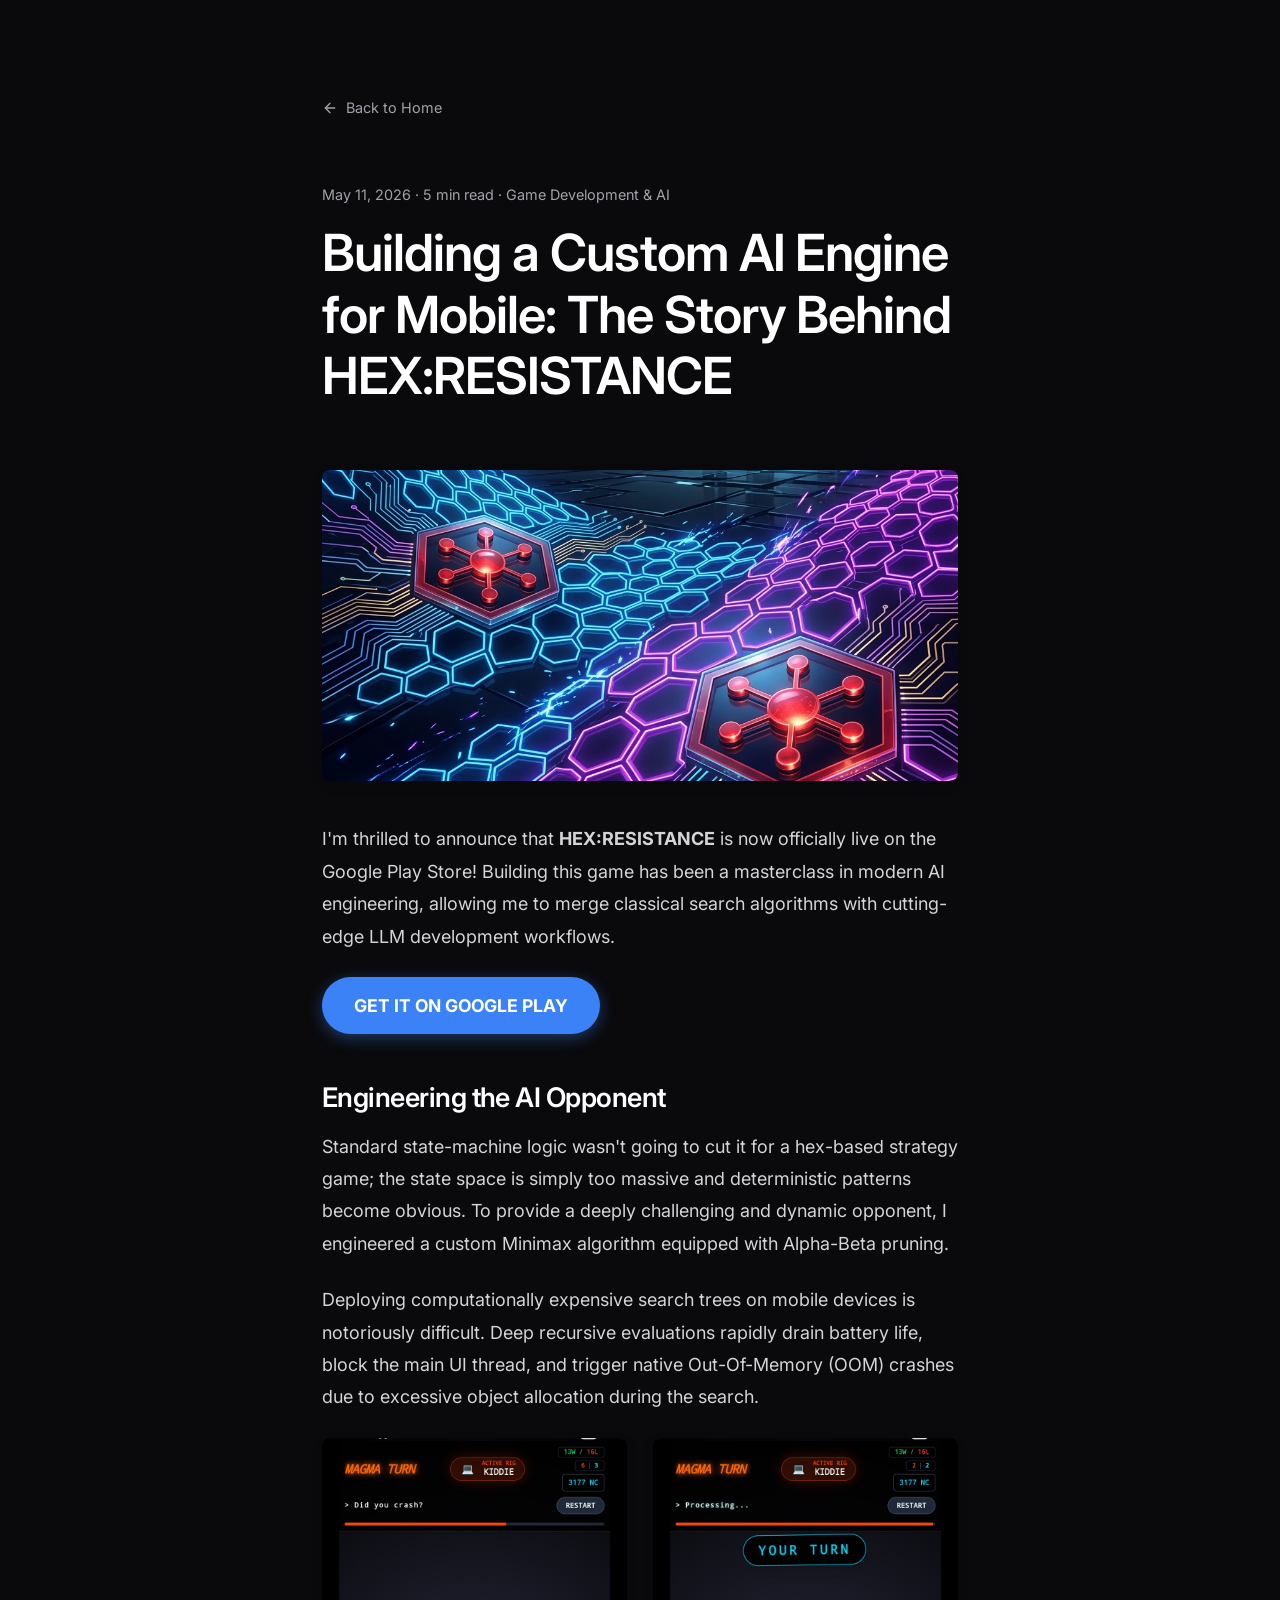
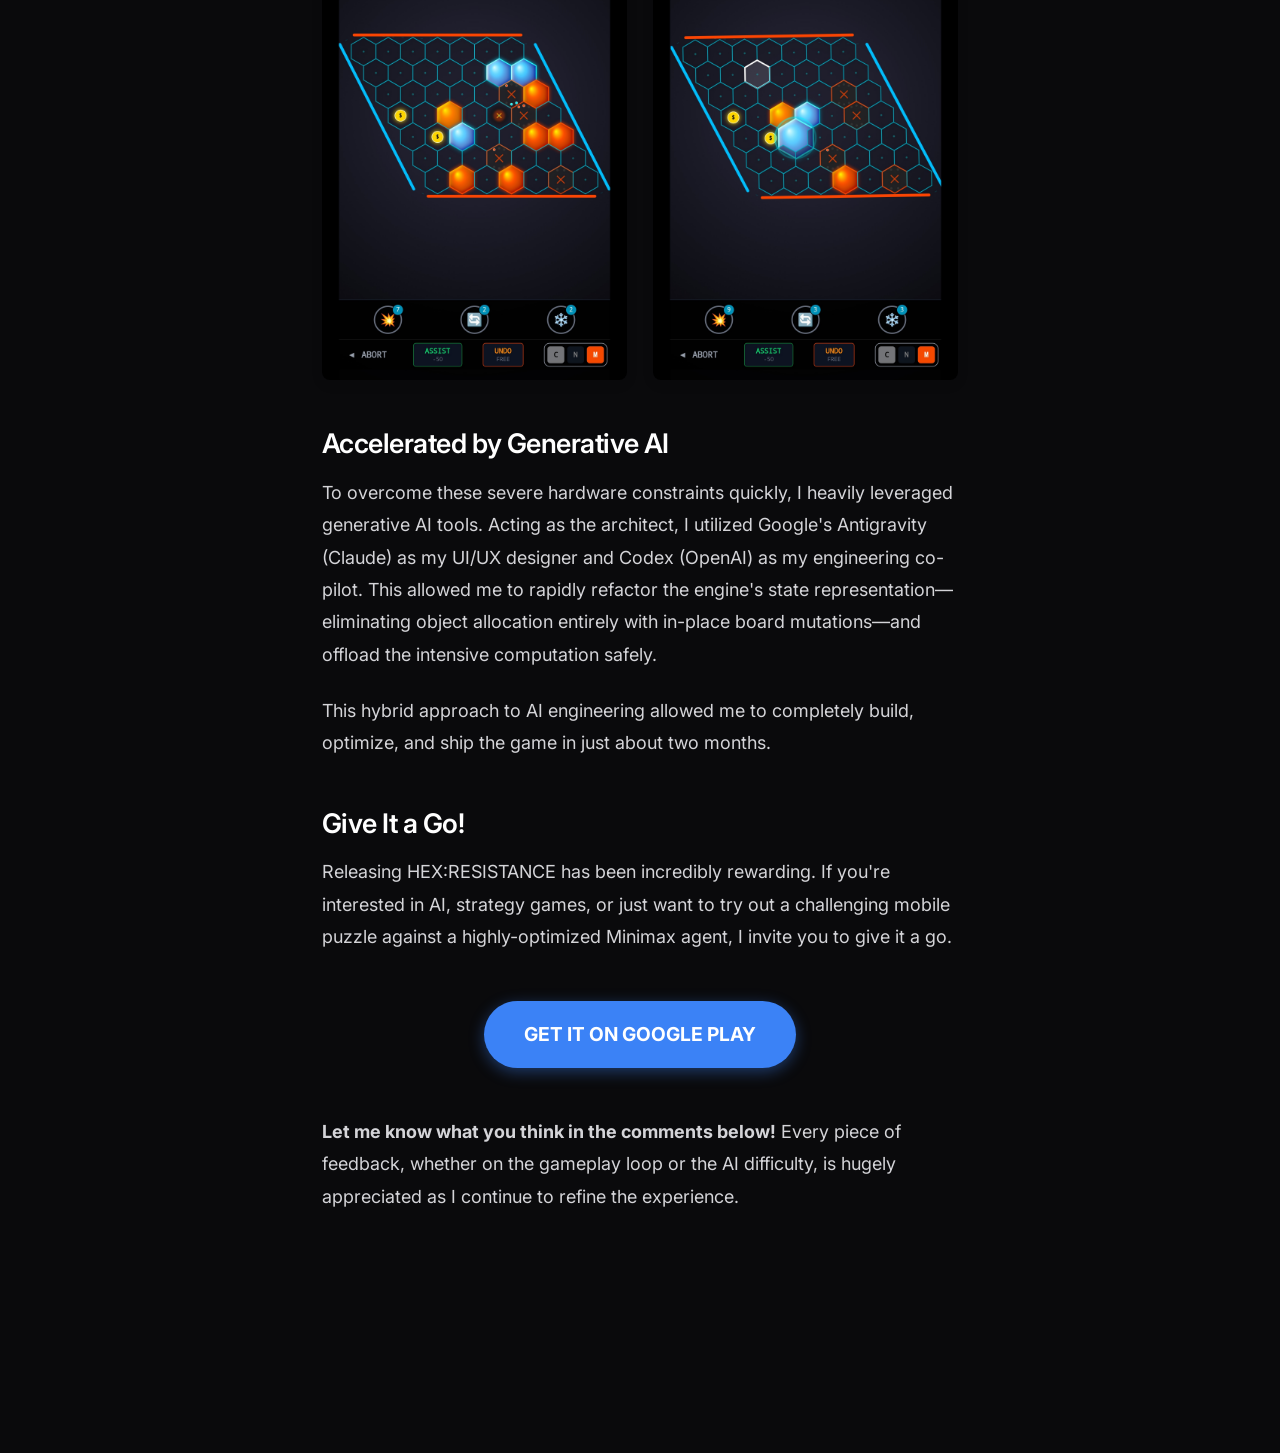
==== commit d1b3e321: "Move the download link to the top." ====
--- a/blog/hexy-devlog.html
+++ b/blog/hexy-devlog.html
@@ -26,6 +26,12 @@
             <img src="../assets/Hex%20images/feature-graphic.png" alt="HEX:RESISTANCE Feature Graphic" style="width: 100%; border-radius: 8px; margin-bottom: 2rem; box-shadow: 0 4px 12px rgba(0,0,0,0.1);">
             
             <p>I'm thrilled to announce that <strong>HEX:RESISTANCE</strong> is now officially live on the Google Play Store! Building this game has been a masterclass in modern AI engineering, allowing me to merge classical search algorithms with cutting-edge LLM development workflows.</p>
+
+            <div style="text-align: left; margin: 1.5rem 0 3rem 0;">
+                <a href="https://play.google.com/store/apps/details?id=com.hexresistance.app&amp;pcampaignid=web_share" target="_blank" rel="noopener noreferrer" style="display: inline-block; background-color: var(--accent-color); color: #ffffff; font-weight: bold; font-size: 1.1rem; padding: 0.8rem 2rem; border-radius: 50px; text-decoration: none; box-shadow: 0 4px 15px rgba(59, 130, 246, 0.4); transition: transform 0.2s ease, box-shadow 0.2s ease;" onmouseover="this.style.transform='scale(1.05)'; this.style.boxShadow='0 6px 20px rgba(59, 130, 246, 0.6)';" onmouseout="this.style.transform='scale(1)'; this.style.boxShadow='0 4px 15px rgba(59, 130, 246, 0.4)';">
+                    GET IT ON GOOGLE PLAY
+                </a>
+            </div>
 
             <h2>Engineering the AI Opponent</h2>
             <p>Standard state-machine logic wasn't going to cut it for a hex-based strategy game; the state space is simply too massive and deterministic patterns become obvious. To provide a deeply challenging and dynamic opponent, I engineered a custom Minimax algorithm equipped with Alpha-Beta pruning.</p>
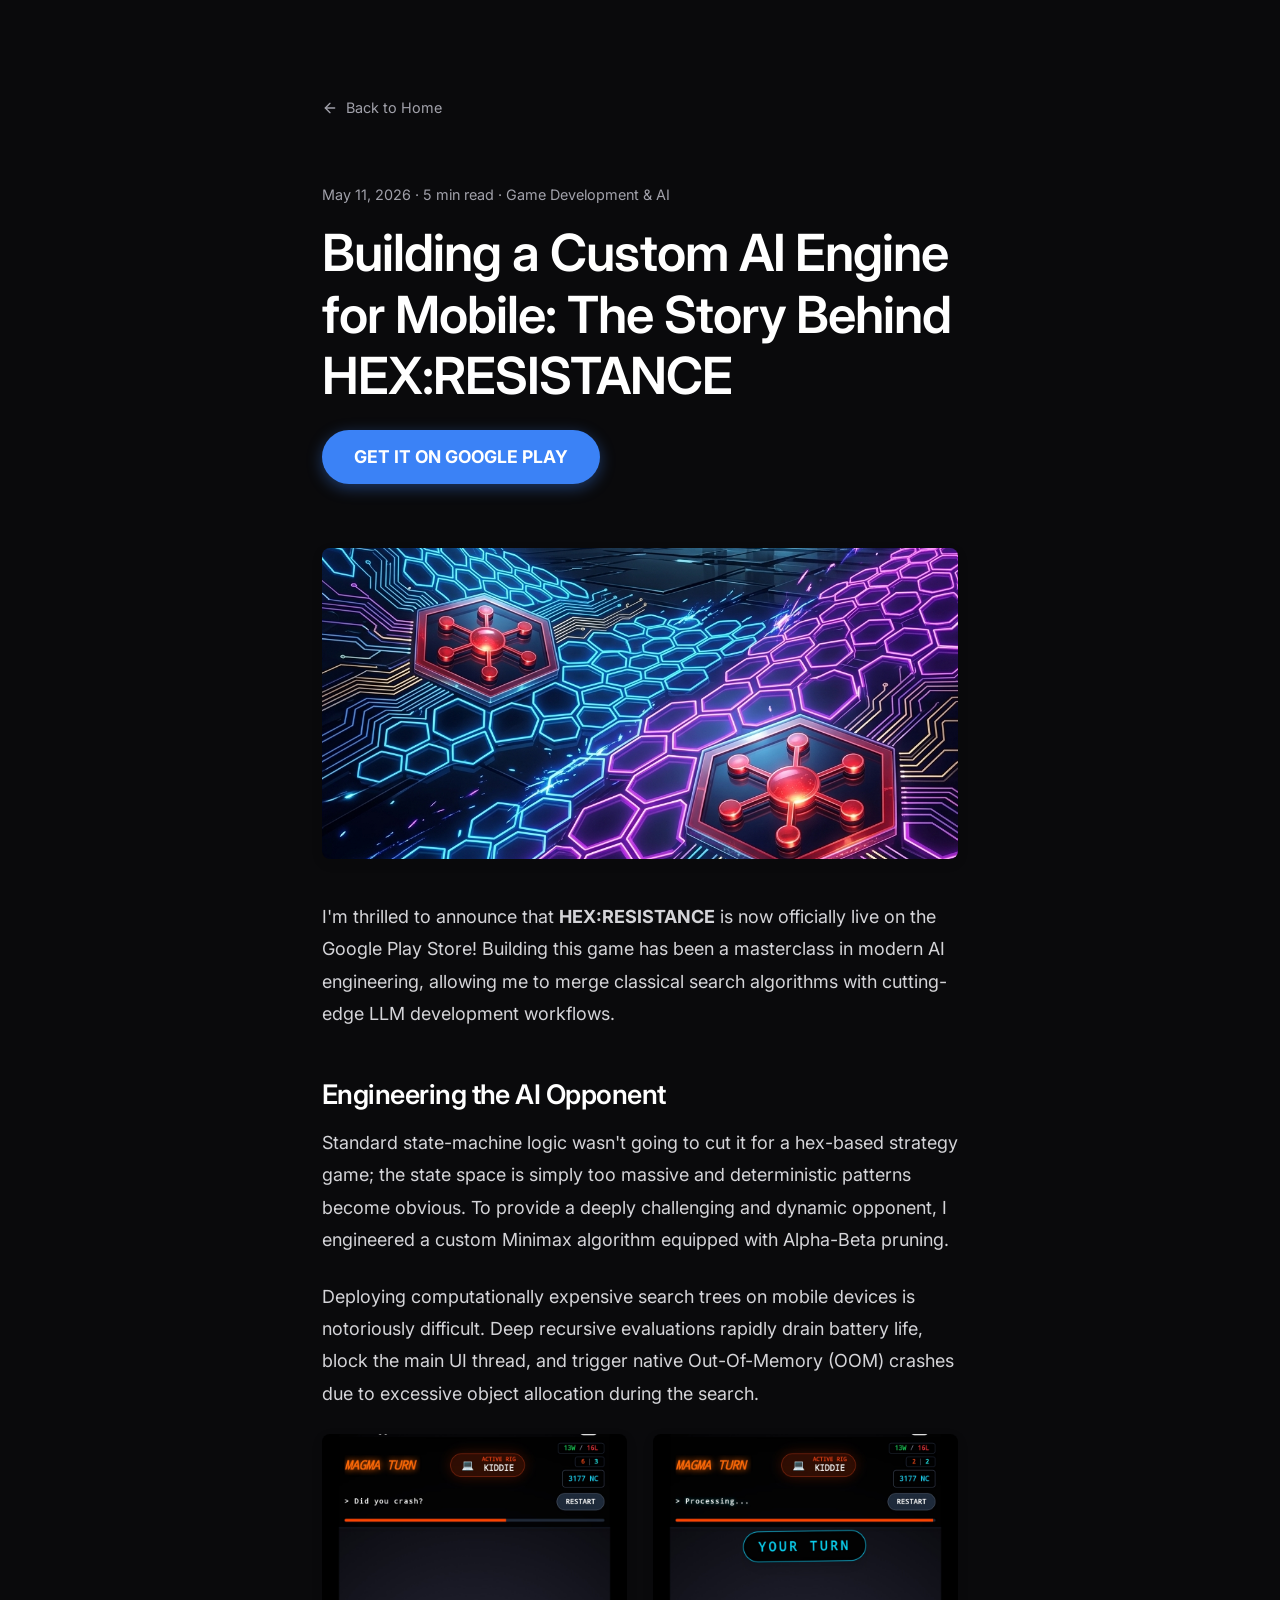
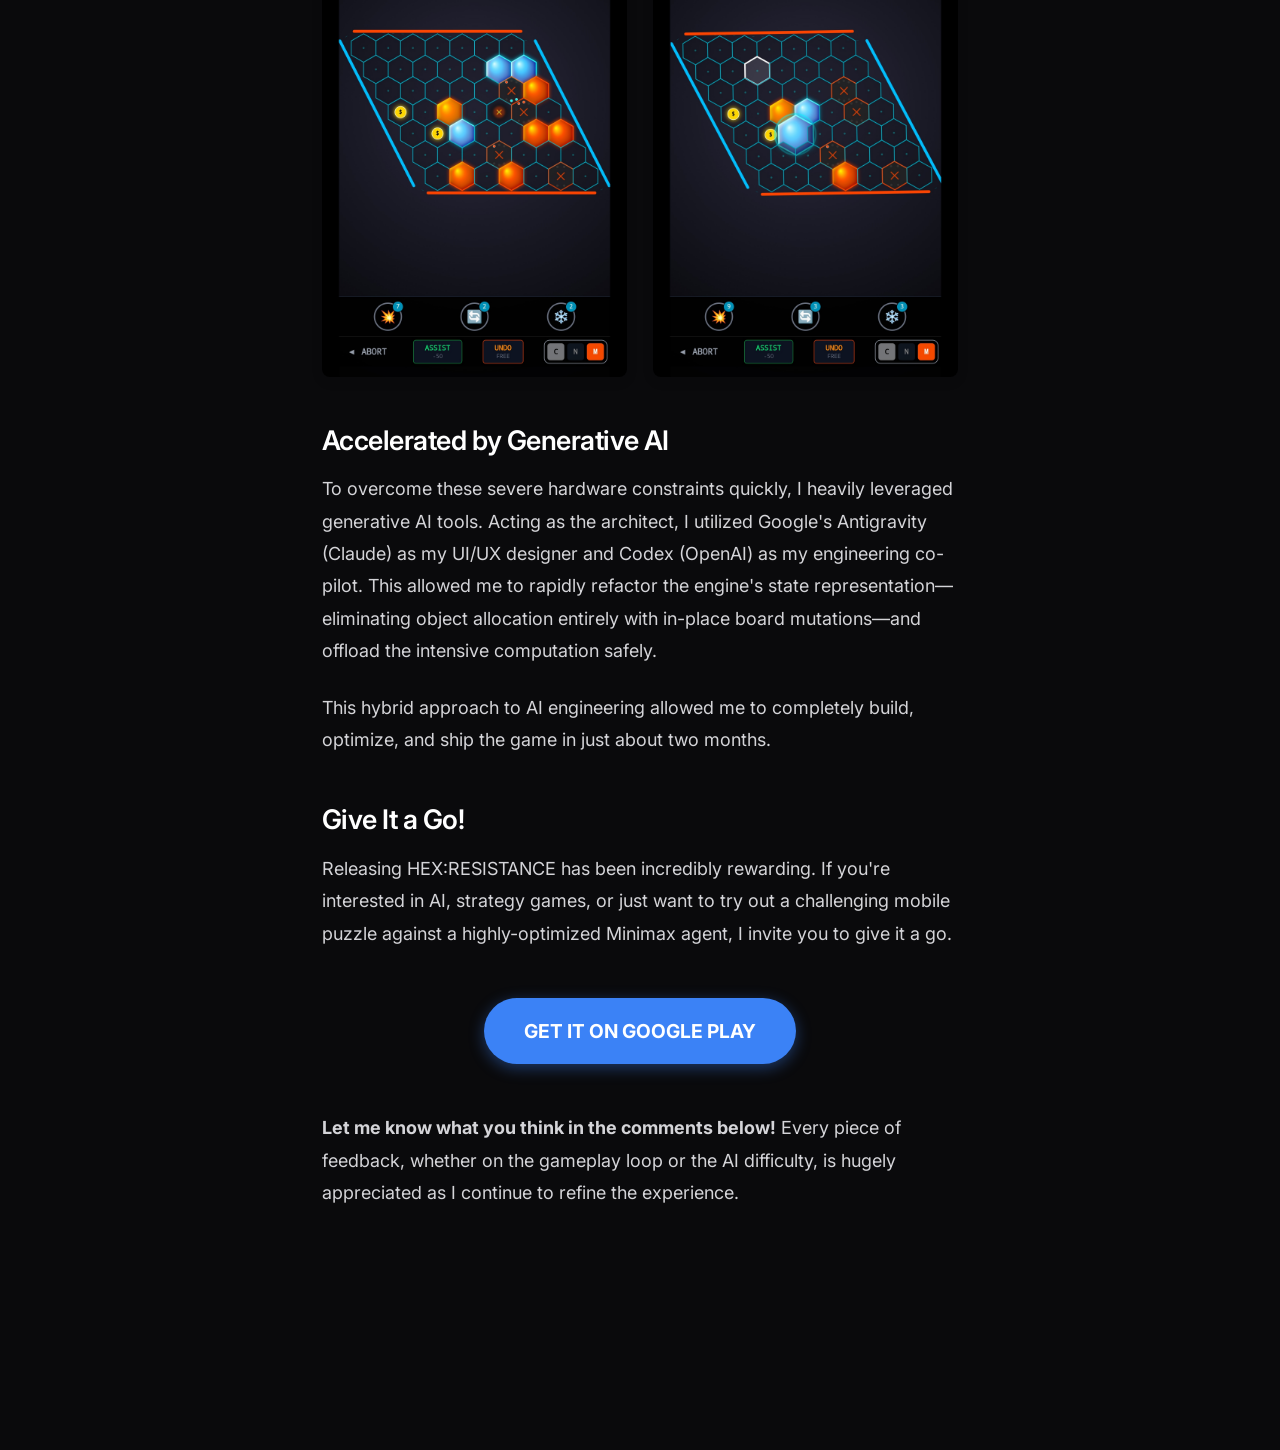
==== commit a21e211c: "Move download button up." ====
--- a/blog/hexy-devlog.html
+++ b/blog/hexy-devlog.html
@@ -19,19 +19,18 @@
 
         <header class="blog-header">
             <span class="blog-meta">May 11, 2026 &middot; 5 min read &middot; Game Development &amp; AI</span>
-            <h1 class="blog-title">Building a Custom AI Engine for Mobile: The Story Behind HEX:RESISTANCE</h1>
+            <h1 class="blog-title" style="margin-bottom: 1.5rem;">Building a Custom AI Engine for Mobile: The Story Behind HEX:RESISTANCE</h1>
+            <div style="text-align: left;">
+                <a href="https://play.google.com/store/apps/details?id=com.hexresistance.app&amp;pcampaignid=web_share" target="_blank" rel="noopener noreferrer" style="display: inline-block; background-color: var(--accent-color); color: #ffffff; font-weight: bold; font-size: 1.1rem; padding: 0.8rem 2rem; border-radius: 50px; text-decoration: none; box-shadow: 0 4px 15px rgba(59, 130, 246, 0.4); transition: transform 0.2s ease, box-shadow 0.2s ease;" onmouseover="this.style.transform='scale(1.05)'; this.style.boxShadow='0 6px 20px rgba(59, 130, 246, 0.6)';" onmouseout="this.style.transform='scale(1)'; this.style.boxShadow='0 4px 15px rgba(59, 130, 246, 0.4)';">
+                    GET IT ON GOOGLE PLAY
+                </a>
+            </div>
         </header>
 
         <article class="blog-content">
             <img src="../assets/Hex%20images/feature-graphic.png" alt="HEX:RESISTANCE Feature Graphic" style="width: 100%; border-radius: 8px; margin-bottom: 2rem; box-shadow: 0 4px 12px rgba(0,0,0,0.1);">
             
             <p>I'm thrilled to announce that <strong>HEX:RESISTANCE</strong> is now officially live on the Google Play Store! Building this game has been a masterclass in modern AI engineering, allowing me to merge classical search algorithms with cutting-edge LLM development workflows.</p>
-
-            <div style="text-align: left; margin: 1.5rem 0 3rem 0;">
-                <a href="https://play.google.com/store/apps/details?id=com.hexresistance.app&amp;pcampaignid=web_share" target="_blank" rel="noopener noreferrer" style="display: inline-block; background-color: var(--accent-color); color: #ffffff; font-weight: bold; font-size: 1.1rem; padding: 0.8rem 2rem; border-radius: 50px; text-decoration: none; box-shadow: 0 4px 15px rgba(59, 130, 246, 0.4); transition: transform 0.2s ease, box-shadow 0.2s ease;" onmouseover="this.style.transform='scale(1.05)'; this.style.boxShadow='0 6px 20px rgba(59, 130, 246, 0.6)';" onmouseout="this.style.transform='scale(1)'; this.style.boxShadow='0 4px 15px rgba(59, 130, 246, 0.4)';">
-                    GET IT ON GOOGLE PLAY
-                </a>
-            </div>
 
             <h2>Engineering the AI Opponent</h2>
             <p>Standard state-machine logic wasn't going to cut it for a hex-based strategy game; the state space is simply too massive and deterministic patterns become obvious. To provide a deeply challenging and dynamic opponent, I engineered a custom Minimax algorithm equipped with Alpha-Beta pruning.</p>
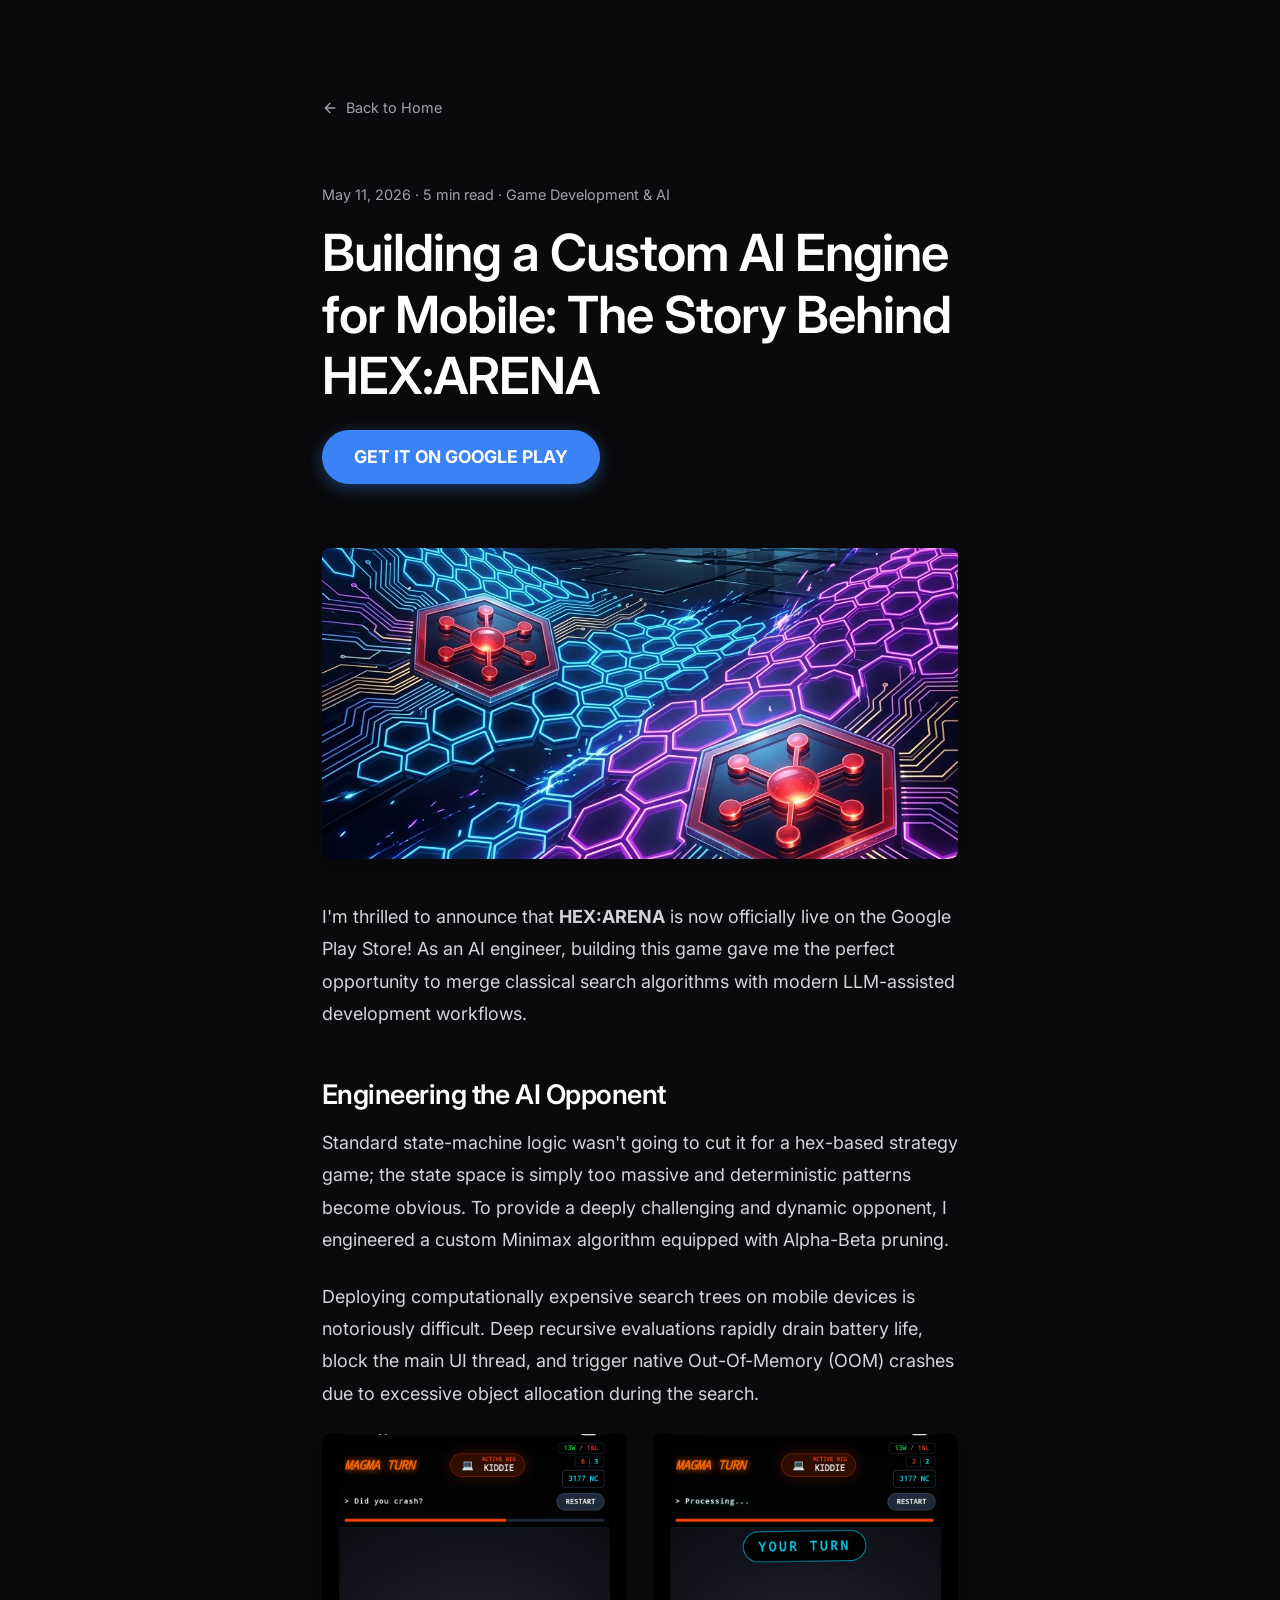
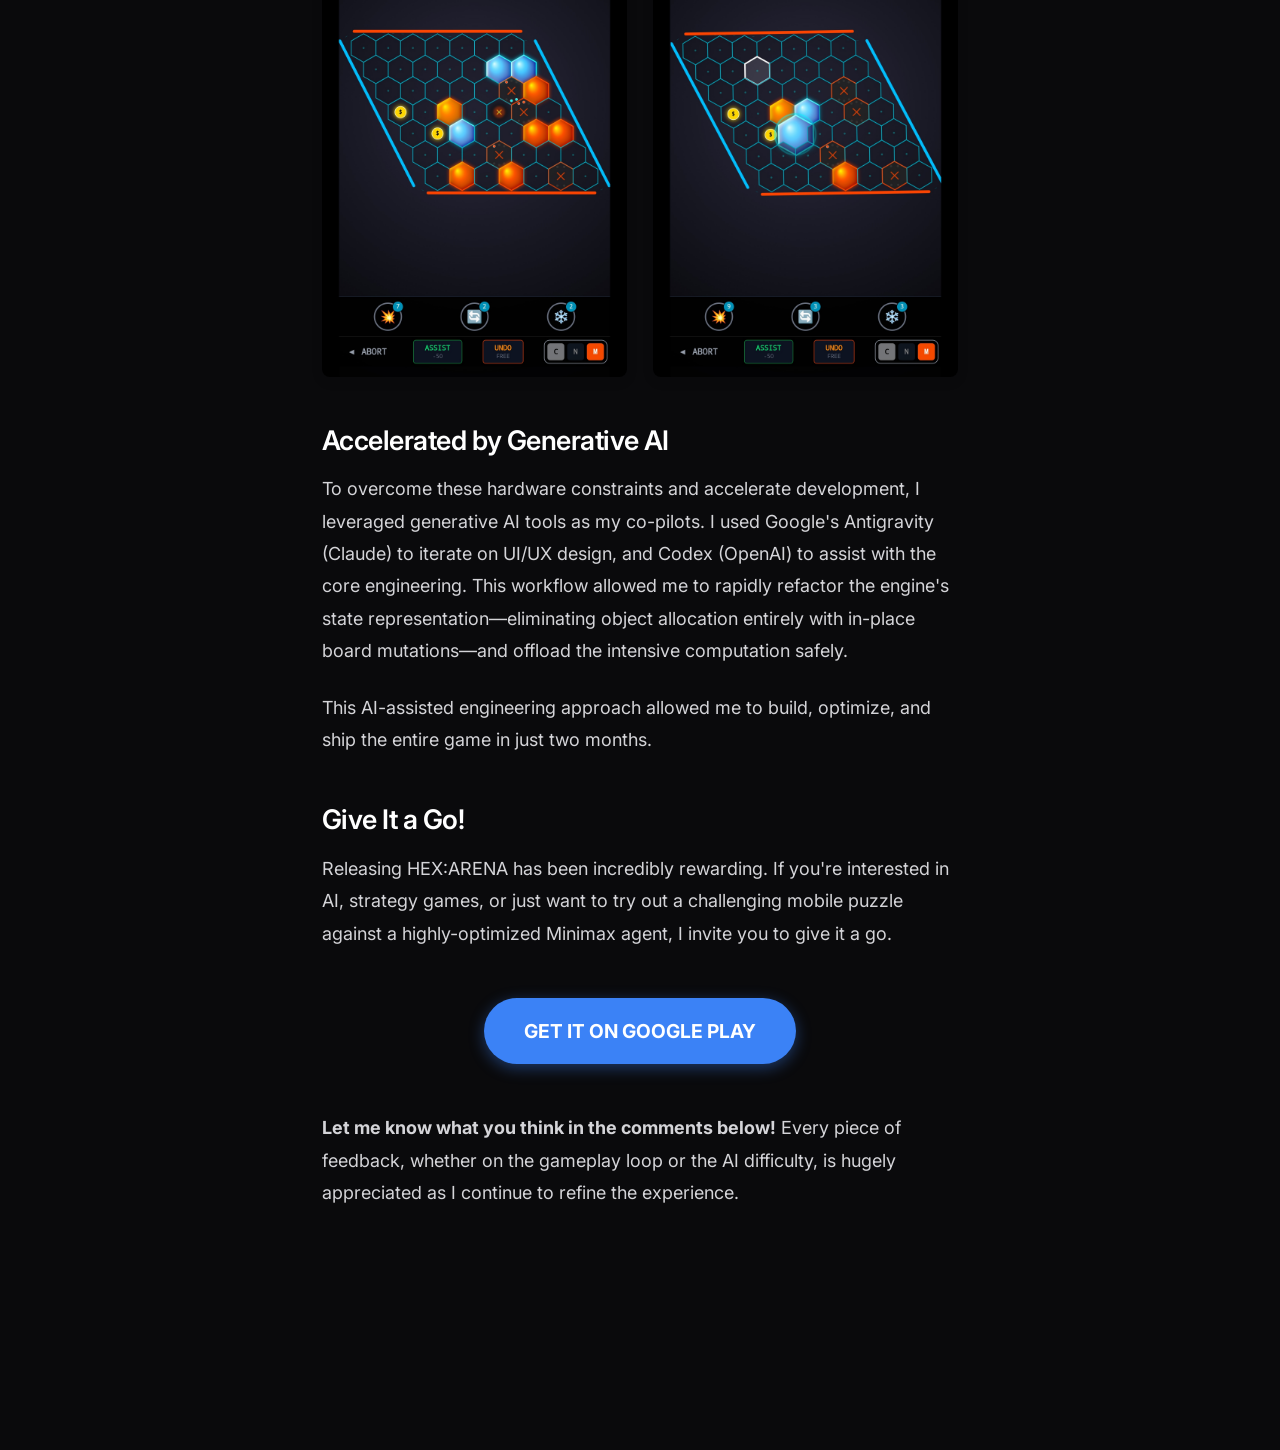
==== commit 4397bc01: "Fix blog." ====
--- a/blog/hexy-devlog.html
+++ b/blog/hexy-devlog.html
@@ -3,8 +3,8 @@
 <head>
     <meta charset="UTF-8">
     <meta name="viewport" content="width=device-width, initial-scale=1.0">
-    <meta name="description" content="Building the Minimax AI Engine for HEX:RESISTANCE">
-    <title>The Story Behind HEX:RESISTANCE | Nikola Petkov</title>
+    <meta name="description" content="Building the Minimax AI Engine for HEX:ARENA">
+    <title>The Story Behind HEX:ARENA | Nikola Petkov</title>
     <link rel="stylesheet" href="../style.css">
 </head>
 <body>
@@ -19,7 +19,7 @@
 
         <header class="blog-header">
             <span class="blog-meta">May 11, 2026 &middot; 5 min read &middot; Game Development &amp; AI</span>
-            <h1 class="blog-title" style="margin-bottom: 1.5rem;">Building a Custom AI Engine for Mobile: The Story Behind HEX:RESISTANCE</h1>
+            <h1 class="blog-title" style="margin-bottom: 1.5rem;">Building a Custom AI Engine for Mobile: The Story Behind HEX:ARENA</h1>
             <div style="text-align: left;">
                 <a href="https://play.google.com/store/apps/details?id=com.hexresistance.app&amp;pcampaignid=web_share" target="_blank" rel="noopener noreferrer" style="display: inline-block; background-color: var(--accent-color); color: #ffffff; font-weight: bold; font-size: 1.1rem; padding: 0.8rem 2rem; border-radius: 50px; text-decoration: none; box-shadow: 0 4px 15px rgba(59, 130, 246, 0.4); transition: transform 0.2s ease, box-shadow 0.2s ease;" onmouseover="this.style.transform='scale(1.05)'; this.style.boxShadow='0 6px 20px rgba(59, 130, 246, 0.6)';" onmouseout="this.style.transform='scale(1)'; this.style.boxShadow='0 4px 15px rgba(59, 130, 246, 0.4)';">
                     GET IT ON GOOGLE PLAY
@@ -28,9 +28,9 @@
         </header>
 
         <article class="blog-content">
-            <img src="../assets/Hex%20images/feature-graphic.png" alt="HEX:RESISTANCE Feature Graphic" style="width: 100%; border-radius: 8px; margin-bottom: 2rem; box-shadow: 0 4px 12px rgba(0,0,0,0.1);">
+            <img src="../assets/Hex%20images/feature-graphic.png" alt="HEX:ARENA Feature Graphic" style="width: 100%; border-radius: 8px; margin-bottom: 2rem; box-shadow: 0 4px 12px rgba(0,0,0,0.1);">
             
-            <p>I'm thrilled to announce that <strong>HEX:RESISTANCE</strong> is now officially live on the Google Play Store! Building this game has been a masterclass in modern AI engineering, allowing me to merge classical search algorithms with cutting-edge LLM development workflows.</p>
+            <p>I'm thrilled to announce that <strong>HEX:ARENA</strong> is now officially live on the Google Play Store! As an AI engineer, building this game gave me the perfect opportunity to merge classical search algorithms with modern LLM-assisted development workflows.</p>
 
             <h2>Engineering the AI Opponent</h2>
             <p>Standard state-machine logic wasn't going to cut it for a hex-based strategy game; the state space is simply too massive and deterministic patterns become obvious. To provide a deeply challenging and dynamic opponent, I engineered a custom Minimax algorithm equipped with Alpha-Beta pruning.</p>
@@ -38,17 +38,17 @@
             <p>Deploying computationally expensive search trees on mobile devices is notoriously difficult. Deep recursive evaluations rapidly drain battery life, block the main UI thread, and trigger native Out-Of-Memory (OOM) crashes due to excessive object allocation during the search.</p>
 
             <div style="display: flex; gap: 4%; margin-bottom: 2rem;">
-                <img src="../assets/Hex%20images/gameplay/playstore_ready/3.jpg" alt="HEX:RESISTANCE Gameplay Screenshot" style="width: 48%; border-radius: 8px; box-shadow: 0 4px 12px rgba(0,0,0,0.1);">
-                <img src="../assets/Hex%20images/gameplay/playstore_ready/4.jpg" alt="HEX:RESISTANCE Gameplay Screenshot" style="width: 48%; border-radius: 8px; box-shadow: 0 4px 12px rgba(0,0,0,0.1);">
+                <img src="../assets/Hex%20images/gameplay/playstore_ready/3.jpg" alt="HEX:ARENA Gameplay Screenshot" style="width: 48%; border-radius: 8px; box-shadow: 0 4px 12px rgba(0,0,0,0.1);">
+                <img src="../assets/Hex%20images/gameplay/playstore_ready/4.jpg" alt="HEX:ARENA Gameplay Screenshot" style="width: 48%; border-radius: 8px; box-shadow: 0 4px 12px rgba(0,0,0,0.1);">
             </div>
 
             <h2>Accelerated by Generative AI</h2>
-            <p>To overcome these severe hardware constraints quickly, I heavily leveraged generative AI tools. Acting as the architect, I utilized Google's Antigravity (Claude) as my UI/UX designer and Codex (OpenAI) as my engineering co-pilot. This allowed me to rapidly refactor the engine's state representation—eliminating object allocation entirely with in-place board mutations—and offload the intensive computation safely.</p>
+            <p>To overcome these hardware constraints and accelerate development, I leveraged generative AI tools as my co-pilots. I used Google's Antigravity (Claude) to iterate on UI/UX design, and Codex (OpenAI) to assist with the core engineering. This workflow allowed me to rapidly refactor the engine's state representation—eliminating object allocation entirely with in-place board mutations—and offload the intensive computation safely.</p>
 
-            <p>This hybrid approach to AI engineering allowed me to completely build, optimize, and ship the game in just about two months.</p>
+            <p>This AI-assisted engineering approach allowed me to build, optimize, and ship the entire game in just two months.</p>
 
             <h2>Give It a Go!</h2>
-            <p>Releasing HEX:RESISTANCE has been incredibly rewarding. If you're interested in AI, strategy games, or just want to try out a challenging mobile puzzle against a highly-optimized Minimax agent, I invite you to give it a go.</p>
+            <p>Releasing HEX:ARENA has been incredibly rewarding. If you're interested in AI, strategy games, or just want to try out a challenging mobile puzzle against a highly-optimized Minimax agent, I invite you to give it a go.</p>
             
             <div style="text-align: center; margin: 3rem 0;">
                 <a href="https://play.google.com/store/apps/details?id=com.hexresistance.app&amp;pcampaignid=web_share" target="_blank" rel="noopener noreferrer" style="display: inline-block; background-color: var(--accent-color); color: #ffffff; font-weight: bold; font-size: 1.2rem; padding: 1rem 2.5rem; border-radius: 50px; text-decoration: none; box-shadow: 0 4px 15px rgba(59, 130, 246, 0.4); transition: transform 0.2s ease, box-shadow 0.2s ease;" onmouseover="this.style.transform='scale(1.05)'; this.style.boxShadow='0 6px 20px rgba(59, 130, 246, 0.6)';" onmouseout="this.style.transform='scale(1)'; this.style.boxShadow='0 4px 15px rgba(59, 130, 246, 0.4)';">
